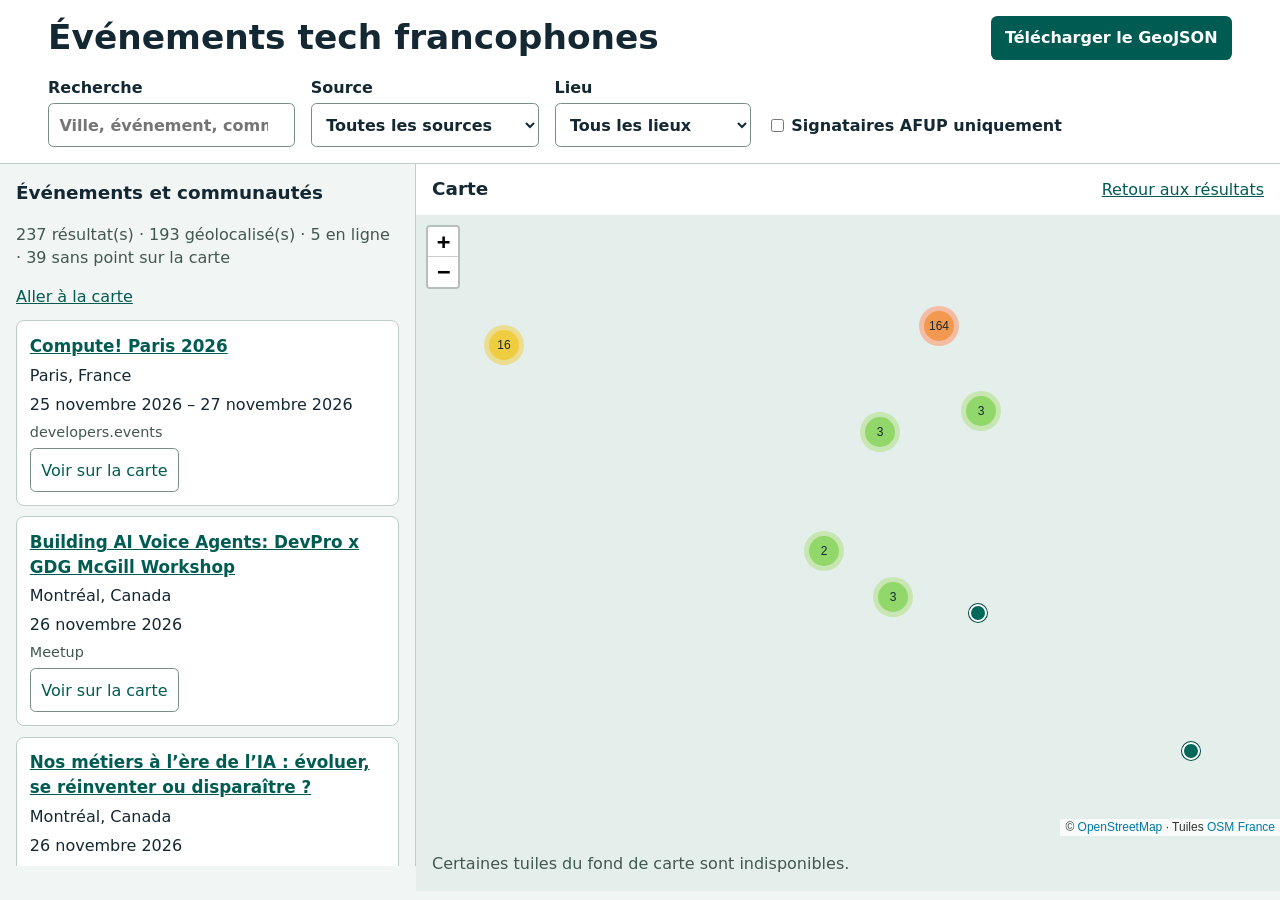
==== public/index.html @ fe811887 "Initialise la carte des événements tech francophones" ====
<!doctype html>
<html lang="fr">
<head>
  <meta charset="utf-8">
  <meta name="viewport" content="width=device-width, initial-scale=1">
  <meta name="referrer" content="no-referrer">
  <title>Carte des événements tech francophones</title>
  <link rel="stylesheet" href="./vendor/leaflet.css">
  <link rel="stylesheet" href="./vendor/MarkerCluster.css">
  <link rel="stylesheet" href="./vendor/MarkerCluster.Default.css">
  <link rel="stylesheet" href="./style.css">
  <script defer src="./vendor/leaflet.js"></script>
  <script defer src="./vendor/leaflet.markercluster.js"></script>
  <script defer src="./app.js"></script>
</head>
<body>
  <a class="skip" href="#results">Aller aux résultats</a>
  <header>
    <div class="masthead">
      <h1>Événements tech francophones</h1>
      <a class="download" href="./events.geojson" download>Télécharger le GeoJSON</a>
    </div>
    <div class="filters" role="search" aria-label="Filtres des événements">
      <label>Recherche <input id="query" type="search" placeholder="Ville, événement, communauté"></label>
      <label>Source
        <select id="source">
          <option value="">Toutes les sources</option>
          <option value="afup_lettre_ouverte">Lettre ouverte AFUP</option>
          <option value="developers.events">developers.events</option>
          <option value="dev.events">dev.events</option>
          <option value="luma">Luma</option>
          <option value="meetup">Meetup</option>
        </select>
      </label>
      <label>Lieu
        <select id="place">
          <option value="">Tous les lieux</option>
          <option value="physical">En présentiel</option>
          <option value="online">En ligne</option>
          <option value="unknown">Sans lieu précisé</option>
        </select>
      </label>
      <label class="check"><input id="afup" type="checkbox"> Signataires AFUP uniquement</label>
    </div>
  </header>
  <main>
    <section class="results" aria-labelledby="results">
      <h2 id="results" tabindex="-1">Événements et communautés</h2>
      <p id="status" role="status">Chargement des données…</p>
      <a id="map-link" href="#map-heading" hidden>Aller à la carte</a>
      <ul id="list"></ul>
      <noscript>Activez JavaScript pour afficher les résultats ou téléchargez le fichier GeoJSON.</noscript>
    </section>
    <section class="map-panel" aria-labelledby="map-heading">
      <div class="map-header">
        <h2 id="map-heading" tabindex="-1">Carte</h2>
        <a href="#results">Retour aux résultats</a>
      </div>
      <div id="map"></div>
      <p id="map-message" role="status"></p>
    </section>
  </main>
</body>
</html>
---- public/vendor/leaflet.css ----
/* required styles */

.leaflet-pane,
.leaflet-tile,
.leaflet-marker-icon,
.leaflet-marker-shadow,
.leaflet-tile-container,
.leaflet-pane > svg,
.leaflet-pane > canvas,
.leaflet-zoom-box,
.leaflet-image-layer,
.leaflet-layer {
	position: absolute;
	left: 0;
	top: 0;
	}
.leaflet-container {
	overflow: hidden;
	}
.leaflet-tile,
.leaflet-marker-icon,
.leaflet-marker-shadow {
	-webkit-user-select: none;
	   -moz-user-select: none;
	        user-select: none;
	  -webkit-user-drag: none;
	}
/* Prevents IE11 from highlighting tiles in blue */
.leaflet-tile::selection {
	background: transparent;
}
/* Safari renders non-retina tile on retina better with this, but Chrome is worse */
.leaflet-safari .leaflet-tile {
	image-rendering: -webkit-optimize-contrast;
	}
/* hack that prevents hw layers "stretching" when loading new tiles */
.leaflet-safari .leaflet-tile-container {
	width: 1600px;
	height: 1600px;
	-webkit-transform-origin: 0 0;
	}
.leaflet-marker-icon,
.leaflet-marker-shadow {
	display: block;
	}
/* .leaflet-container svg: reset svg max-width decleration shipped in Joomla! (joomla.org) 3.x */
/* .leaflet-container img: map is broken in FF if you have max-width: 100% on tiles */
.leaflet-container .leaflet-overlay-pane svg {
	max-width: none !important;
	max-height: none !important;
	}
.leaflet-container .leaflet-marker-pane img,
.leaflet-container .leaflet-shadow-pane img,
.leaflet-container .leaflet-tile-pane img,
.leaflet-container img.leaflet-image-layer,
.leaflet-container .leaflet-tile {
	max-width: none !important;
	max-height: none !important;
	width: auto;
	padding: 0;
	}

.leaflet-container img.leaflet-tile {
	/* See: https://bugs.chromium.org/p/chromium/issues/detail?id=600120 */
	mix-blend-mode: plus-lighter;
}

.leaflet-container.leaflet-touch-zoom {
	-ms-touch-action: pan-x pan-y;
	touch-action: pan-x pan-y;
	}
.leaflet-container.leaflet-touch-drag {
	-ms-touch-action: pinch-zoom;
	/* Fallback for FF which doesn't support pinch-zoom */
	touch-action: none;
	touch-action: pinch-zoom;
}
.leaflet-container.leaflet-touch-drag.leaflet-touch-zoom {
	-ms-touch-action: none;
	touch-action: none;
}
.leaflet-container {
	-webkit-tap-highlight-color: transparent;
}
.leaflet-container a {
	-webkit-tap-highlight-color: rgba(51, 181, 229, 0.4);
}
.leaflet-tile {
	filter: inherit;
	visibility: hidden;
	}
.leaflet-tile-loaded {
	visibility: inherit;
	}
.leaflet-zoom-box {
	width: 0;
	height: 0;
	-moz-box-sizing: border-box;
	     box-sizing: border-box;
	z-index: 800;
	}
/* workaround for https://bugzilla.mozilla.org/show_bug.cgi?id=888319 */
.leaflet-overlay-pane svg {
	-moz-user-select: none;
	}

.leaflet-pane         { z-index: 400; }

.leaflet-tile-pane    { z-index: 200; }
.leaflet-overlay-pane { z-index: 400; }
.leaflet-shadow-pane  { z-index: 500; }
.leaflet-marker-pane  { z-index: 600; }
.leaflet-tooltip-pane   { z-index: 650; }
.leaflet-popup-pane   { z-index: 700; }

.leaflet-map-pane canvas { z-index: 100; }
.leaflet-map-pane svg    { z-index: 200; }

.leaflet-vml-shape {
	width: 1px;
	height: 1px;
	}
.lvml {
	behavior: url(#default#VML);
	display: inline-block;
	position: absolute;
	}


/* control positioning */

.leaflet-control {
	position: relative;
	z-index: 800;
	pointer-events: visiblePainted; /* IE 9-10 doesn't have auto */
	pointer-events: auto;
	}
.leaflet-top,
.leaflet-bottom {
	position: absolute;
	z-index: 1000;
	pointer-events: none;
	}
.leaflet-top {
	top: 0;
	}
.leaflet-right {
	right: 0;
	}
.leaflet-bottom {
	bottom: 0;
	}
.leaflet-left {
	left: 0;
	}
.leaflet-control {
	float: left;
	clear: both;
	}
.leaflet-right .leaflet-control {
	float: right;
	}
.leaflet-top .leaflet-control {
	margin-top: 10px;
	}
.leaflet-bottom .leaflet-control {
	margin-bottom: 10px;
	}
.leaflet-left .leaflet-control {
	margin-left: 10px;
	}
.leaflet-right .leaflet-control {
	margin-right: 10px;
	}


/* zoom and fade animations */

.leaflet-fade-anim .leaflet-popup {
	opacity: 0;
	-webkit-transition: opacity 0.2s linear;
	   -moz-transition: opacity 0.2s linear;
	        transition: opacity 0.2s linear;
	}
.leaflet-fade-anim .leaflet-map-pane .leaflet-popup {
	opacity: 1;
	}
.leaflet-zoom-animated {
	-webkit-transform-origin: 0 0;
	    -ms-transform-origin: 0 0;
	        transform-origin: 0 0;
	}
svg.leaflet-zoom-animated {
	will-change: transform;
}

.leaflet-zoom-anim .leaflet-zoom-animated {
	-webkit-transition: -webkit-transform 0.25s cubic-bezier(0,0,0.25,1);
	   -moz-transition:    -moz-transform 0.25s cubic-bezier(0,0,0.25,1);
	        transition:         transform 0.25s cubic-bezier(0,0,0.25,1);
	}
.leaflet-zoom-anim .leaflet-tile,
.leaflet-pan-anim .leaflet-tile {
	-webkit-transition: none;
	   -moz-transition: none;
	        transition: none;
	}

.leaflet-zoom-anim .leaflet-zoom-hide {
	visibility: hidden;
	}


/* cursors */

.leaflet-interactive {
	cursor: pointer;
	}
.leaflet-grab {
	cursor: -webkit-grab;
	cursor:    -moz-grab;
	cursor:         grab;
	}
.leaflet-crosshair,
.leaflet-crosshair .leaflet-interactive {
	cursor: crosshair;
	}
.leaflet-popup-pane,
.leaflet-control {
	cursor: auto;
	}
.leaflet-dragging .leaflet-grab,
.leaflet-dragging .leaflet-grab .leaflet-interactive,
.leaflet-dragging .leaflet-marker-draggable {
	cursor: move;
	cursor: -webkit-grabbing;
	cursor:    -moz-grabbing;
	cursor:         grabbing;
	}

/* marker & overlays interactivity */
.leaflet-marker-icon,
.leaflet-marker-shadow,
.leaflet-image-layer,
.leaflet-pane > svg path,
.leaflet-tile-container {
	pointer-events: none;
	}

.leaflet-marker-icon.leaflet-interactive,
.leaflet-image-layer.leaflet-interactive,
.leaflet-pane > svg path.leaflet-interactive,
svg.leaflet-image-layer.leaflet-interactive path {
	pointer-events: visiblePainted; /* IE 9-10 doesn't have auto */
	pointer-events: auto;
	}

/* visual tweaks */

.leaflet-container {
	background: #ddd;
	outline-offset: 1px;
	}
.leaflet-container a {
	color: #0078A8;
	}
.leaflet-zoom-box {
	border: 2px dotted #38f;
	background: rgba(255,255,255,0.5);
	}


/* general typography */
.leaflet-container {
	font-family: "Helvetica Neue", Arial, Helvetica, sans-serif;
	font-size: 12px;
	font-size: 0.75rem;
	line-height: 1.5;
	}


/* general toolbar styles */

.leaflet-bar {
	box-shadow: 0 1px 5px rgba(0,0,0,0.65);
	border-radius: 4px;
	}
.leaflet-bar a {
	background-color: #fff;
	border-bottom: 1px solid #ccc;
	width: 26px;
	height: 26px;
	line-height: 26px;
	display: block;
	text-align: center;
	text-decoration: none;
	color: black;
	}
.leaflet-bar a,
.leaflet-control-layers-toggle {
	background-position: 50% 50%;
	background-repeat: no-repeat;
	display: block;
	}
.leaflet-bar a:hover,
.leaflet-bar a:focus {
	background-color: #f4f4f4;
	}
.leaflet-bar a:first-child {
	border-top-left-radius: 4px;
	border-top-right-radius: 4px;
	}
.leaflet-bar a:last-child {
	border-bottom-left-radius: 4px;
	border-bottom-right-radius: 4px;
	border-bottom: none;
	}
.leaflet-bar a.leaflet-disabled {
	cursor: default;
	background-color: #f4f4f4;
	color: #bbb;
	}

.leaflet-touch .leaflet-bar a {
	width: 30px;
	height: 30px;
	line-height: 30px;
	}
.leaflet-touch .leaflet-bar a:first-child {
	border-top-left-radius: 2px;
	border-top-right-radius: 2px;
	}
.leaflet-touch .leaflet-bar a:last-child {
	border-bottom-left-radius: 2px;
	border-bottom-right-radius: 2px;
	}

/* zoom control */

.leaflet-control-zoom-in,
.leaflet-control-zoom-out {
	font: bold 18px 'Lucida Console', Monaco, monospace;
	text-indent: 1px;
	}

.leaflet-touch .leaflet-control-zoom-in, .leaflet-touch .leaflet-control-zoom-out  {
	font-size: 22px;
	}


/* layers control */

.leaflet-control-layers {
	box-shadow: 0 1px 5px rgba(0,0,0,0.4);
	background: #fff;
	border-radius: 5px;
	}
.leaflet-control-layers-toggle {
	background-image: url(images/layers.png);
	width: 36px;
	height: 36px;
	}
.leaflet-retina .leaflet-control-layers-toggle {
	background-image: url(images/layers-2x.png);
	background-size: 26px 26px;
	}
.leaflet-touch .leaflet-control-layers-toggle {
	width: 44px;
	height: 44px;
	}
.leaflet-control-layers .leaflet-control-layers-list,
.leaflet-control-layers-expanded .leaflet-control-layers-toggle {
	display: none;
	}
.leaflet-control-layers-expanded .leaflet-control-layers-list {
	display: block;
	position: relative;
	}
.leaflet-control-layers-expanded {
	padding: 6px 10px 6px 6px;
	color: #333;
	background: #fff;
	}
.leaflet-control-layers-scrollbar {
	overflow-y: scroll;
	overflow-x: hidden;
	padding-right: 5px;
	}
.leaflet-control-layers-selector {
	margin-top: 2px;
	position: relative;
	top: 1px;
	}
.leaflet-control-layers label {
	display: block;
	font-size: 13px;
	font-size: 1.08333em;
	}
.leaflet-control-layers-separator {
	height: 0;
	border-top: 1px solid #ddd;
	margin: 5px -10px 5px -6px;
	}

/* Default icon URLs */
.leaflet-default-icon-path { /* used only in path-guessing heuristic, see L.Icon.Default */
	background-image: url(images/marker-icon.png);
	}


/* attribution and scale controls */

.leaflet-container .leaflet-control-attribution {
	background: #fff;
	background: rgba(255, 255, 255, 0.8);
	margin: 0;
	}
.leaflet-control-attribution,
.leaflet-control-scale-line {
	padding: 0 5px;
	color: #333;
	line-height: 1.4;
	}
.leaflet-control-attribution a {
	text-decoration: none;
	}
.leaflet-control-attribution a:hover,
.leaflet-control-attribution a:focus {
	text-decoration: underline;
	}
.leaflet-attribution-flag {
	display: inline !important;
	vertical-align: baseline !important;
	width: 1em;
	height: 0.6669em;
	}
.leaflet-left .leaflet-control-scale {
	margin-left: 5px;
	}
.leaflet-bottom .leaflet-control-scale {
	margin-bottom: 5px;
	}
.leaflet-control-scale-line {
	border: 2px solid #777;
	border-top: none;
	line-height: 1.1;
	padding: 2px 5px 1px;
	white-space: nowrap;
	-moz-box-sizing: border-box;
	     box-sizing: border-box;
	background: rgba(255, 255, 255, 0.8);
	text-shadow: 1px 1px #fff;
	}
.leaflet-control-scale-line:not(:first-child) {
	border-top: 2px solid #777;
	border-bottom: none;
	margin-top: -2px;
	}
.leaflet-control-scale-line:not(:first-child):not(:last-child) {
	border-bottom: 2px solid #777;
	}

.leaflet-touch .leaflet-control-attribution,
.leaflet-touch .leaflet-control-layers,
.leaflet-touch .leaflet-bar {
	box-shadow: none;
	}
.leaflet-touch .leaflet-control-layers,
.leaflet-touch .leaflet-bar {
	border: 2px solid rgba(0,0,0,0.2);
	background-clip: padding-box;
	}


/* popup */

.leaflet-popup {
	position: absolute;
	text-align: center;
	margin-bottom: 20px;
	}
.leaflet-popup-content-wrapper {
	padding: 1px;
	text-align: left;
	border-radius: 12px;
	}
.leaflet-popup-content {
	margin: 13px 24px 13px 20px;
	line-height: 1.3;
	font-size: 13px;
	font-size: 1.08333em;
	min-height: 1px;
	}
.leaflet-popup-content p {
	margin: 17px 0;
	margin: 1.3em 0;
	}
.leaflet-popup-tip-container {
	width: 40px;
	height: 20px;
	position: absolute;
	left: 50%;
	margin-top: -1px;
	margin-left: -20px;
	overflow: hidden;
	pointer-events: none;
	}
.leaflet-popup-tip {
	width: 17px;
	height: 17px;
	padding: 1px;

	margin: -10px auto 0;
	pointer-events: auto;

	-webkit-transform: rotate(45deg);
	   -moz-transform: rotate(45deg);
	    -ms-transform: rotate(45deg);
	        transform: rotate(45deg);
	}
.leaflet-popup-content-wrapper,
.leaflet-popup-tip {
	background: white;
	color: #333;
	box-shadow: 0 3px 14px rgba(0,0,0,0.4);
	}
.leaflet-container a.leaflet-popup-close-button {
	position: absolute;
	top: 0;
	right: 0;
	border: none;
	text-align: center;
	width: 24px;
	height: 24px;
	font: 16px/24px Tahoma, Verdana, sans-serif;
	color: #757575;
	text-decoration: none;
	background: transparent;
	}
.leaflet-container a.leaflet-popup-close-button:hover,
.leaflet-container a.leaflet-popup-close-button:focus {
	color: #585858;
	}
.leaflet-popup-scrolled {
	overflow: auto;
	}

.leaflet-oldie .leaflet-popup-content-wrapper {
	-ms-zoom: 1;
	}
.leaflet-oldie .leaflet-popup-tip {
	width: 24px;
	margin: 0 auto;

	-ms-filter: "progid:DXImageTransform.Microsoft.Matrix(M11=0.70710678, M12=0.70710678, M21=-0.70710678, M22=0.70710678)";
	filter: progid:DXImageTransform.Microsoft.Matrix(M11=0.70710678, M12=0.70710678, M21=-0.70710678, M22=0.70710678);
	}

.leaflet-oldie .leaflet-control-zoom,
.leaflet-oldie .leaflet-control-layers,
.leaflet-oldie .leaflet-popup-content-wrapper,
.leaflet-oldie .leaflet-popup-tip {
	border: 1px solid #999;
	}


/* div icon */

.leaflet-div-icon {
	background: #fff;
	border: 1px solid #666;
	}


/* Tooltip */
/* Base styles for the element that has a tooltip */
.leaflet-tooltip {
	position: absolute;
	padding: 6px;
	background-color: #fff;
	border: 1px solid #fff;
	border-radius: 3px;
	color: #222;
	white-space: nowrap;
	-webkit-user-select: none;
	-moz-user-select: none;
	-ms-user-select: none;
	user-select: none;
	pointer-events: none;
	box-shadow: 0 1px 3px rgba(0,0,0,0.4);
	}
.leaflet-tooltip.leaflet-interactive {
	cursor: pointer;
	pointer-events: auto;
	}
.leaflet-tooltip-top:before,
.leaflet-tooltip-bottom:before,
.leaflet-tooltip-left:before,
.leaflet-tooltip-right:before {
	position: absolute;
	pointer-events: none;
	border: 6px solid transparent;
	background: transparent;
	content: "";
	}

/* Directions */

.leaflet-tooltip-bottom {
	margin-top: 6px;
}
.leaflet-tooltip-top {
	margin-top: -6px;
}
.leaflet-tooltip-bottom:before,
.leaflet-tooltip-top:before {
	left: 50%;
	margin-left: -6px;
	}
.leaflet-tooltip-top:before {
	bottom: 0;
	margin-bottom: -12px;
	border-top-color: #fff;
	}
.leaflet-tooltip-bottom:before {
	top: 0;
	margin-top: -12px;
	margin-left: -6px;
	border-bottom-color: #fff;
	}
.leaflet-tooltip-left {
	margin-left: -6px;
}
.leaflet-tooltip-right {
	margin-left: 6px;
}
.leaflet-tooltip-left:before,
.leaflet-tooltip-right:before {
	top: 50%;
	margin-top: -6px;
	}
.leaflet-tooltip-left:before {
	right: 0;
	margin-right: -12px;
	border-left-color: #fff;
	}
.leaflet-tooltip-right:before {
	left: 0;
	margin-left: -12px;
	border-right-color: #fff;
	}

/* Printing */

@media print {
	/* Prevent printers from removing background-images of controls. */
	.leaflet-control {
		-webkit-print-color-adjust: exact;
		print-color-adjust: exact;
		}
	}
---- public/vendor/MarkerCluster.css ----
.leaflet-cluster-anim .leaflet-marker-icon, .leaflet-cluster-anim .leaflet-marker-shadow {
	-webkit-transition: -webkit-transform 0.3s ease-out, opacity 0.3s ease-in;
	-moz-transition: -moz-transform 0.3s ease-out, opacity 0.3s ease-in;
	-o-transition: -o-transform 0.3s ease-out, opacity 0.3s ease-in;
	transition: transform 0.3s ease-out, opacity 0.3s ease-in;
}

.leaflet-cluster-spider-leg {
	/* stroke-dashoffset (duration and function) should match with leaflet-marker-icon transform in order to track it exactly */
	-webkit-transition: -webkit-stroke-dashoffset 0.3s ease-out, -webkit-stroke-opacity 0.3s ease-in;
	-moz-transition: -moz-stroke-dashoffset 0.3s ease-out, -moz-stroke-opacity 0.3s ease-in;
	-o-transition: -o-stroke-dashoffset 0.3s ease-out, -o-stroke-opacity 0.3s ease-in;
	transition: stroke-dashoffset 0.3s ease-out, stroke-opacity 0.3s ease-in;
}
---- public/vendor/MarkerCluster.Default.css ----
.marker-cluster-small {
	background-color: rgba(181, 226, 140, 0.6);
	}
.marker-cluster-small div {
	background-color: rgba(110, 204, 57, 0.6);
	}

.marker-cluster-medium {
	background-color: rgba(241, 211, 87, 0.6);
	}
.marker-cluster-medium div {
	background-color: rgba(240, 194, 12, 0.6);
	}

.marker-cluster-large {
	background-color: rgba(253, 156, 115, 0.6);
	}
.marker-cluster-large div {
	background-color: rgba(241, 128, 23, 0.6);
	}

	/* IE 6-8 fallback colors */
.leaflet-oldie .marker-cluster-small {
	background-color: rgb(181, 226, 140);
	}
.leaflet-oldie .marker-cluster-small div {
	background-color: rgb(110, 204, 57);
	}

.leaflet-oldie .marker-cluster-medium {
	background-color: rgb(241, 211, 87);
	}
.leaflet-oldie .marker-cluster-medium div {
	background-color: rgb(240, 194, 12);
	}

.leaflet-oldie .marker-cluster-large {
	background-color: rgb(253, 156, 115);
	}
.leaflet-oldie .marker-cluster-large div {
	background-color: rgb(241, 128, 23);
}

.marker-cluster {
	background-clip: padding-box;
	border-radius: 20px;
	}
.marker-cluster div {
	width: 30px;
	height: 30px;
	margin-left: 5px;
	margin-top: 5px;

	text-align: center;
	border-radius: 15px;
	font: 12px "Helvetica Neue", Arial, Helvetica, sans-serif;
	}
.marker-cluster span {
	line-height: 30px;
	}
---- public/style.css ----
:root { color-scheme: light; font: 100%/1.45 system-ui, sans-serif; color: #142833; background: #f1f5f3; }
* { box-sizing: border-box; }
body { margin: 0; }
a { color: #005b52; }
a:focus-visible, input:focus-visible, select:focus-visible, button:focus-visible { outline: 3px solid #ac4a07; outline-offset: 3px; }
.skip { position: absolute; top: .5rem; left: .5rem; z-index: 2000; background: white; padding: .65rem; transform: translateY(-160%); }
.skip:focus { transform: none; }
header { background: #fff; border-bottom: 1px solid #bdcec8; padding: 1rem clamp(1rem, 4vw, 3rem); }
.masthead, .filters, .map-header { display: flex; align-items: center; flex-wrap: wrap; gap: .65rem 1rem; }
.masthead, .map-header { justify-content: space-between; }
h1 { font-size: clamp(1.45rem, 3vw, 2.15rem); margin: 0; line-height: 1.2; }
h2 { font-size: 1.15rem; margin: 0; }
h3 { font-size: 1.05rem; margin: 0; overflow-wrap: anywhere; }
.download { background: #005b52; color: white; padding: .65rem .9rem; border-radius: .4rem; text-decoration: none; font-weight: 650; }
.filters { margin-top: 1rem; align-items: end; }
.filters label { display: grid; gap: .25rem; font-weight: 600; }
.filters .check { display: flex; align-items: center; min-height: 44px; }
input, select, button { font: inherit; }
input[type="search"], select, button { min-height: 44px; border: 1px solid #758e86; border-radius: .35rem; padding: .35rem .65rem; background: white; color: #142833; max-width: 100%; }
button { cursor: pointer; color: #005b52; }
main { display: grid; grid-template-columns: minmax(18rem, 26rem) minmax(0, 1fr); min-height: 66vh; }
.results { padding: 1rem; border-right: 1px solid #bdcec8; max-height: 78vh; overflow: auto; }
#status, #map-message { color: #425750; }
#list { list-style: none; margin: .75rem 0 0; padding: 0; display: grid; gap: .65rem; }
.card { background: white; border: 1px solid #bdcec8; border-radius: .5rem; padding: .8rem; }
.card p { margin: .35rem 0; }
.sources { font-size: .9rem; color: #425750; overflow-wrap: anywhere; }
.map-panel { background: #e4eeea; min-width: 0; }
.map-header { padding: .75rem 1rem; background: #fff; }
#map { height: clamp(24rem, 69vh, 65rem); background: #e4eeea; }
#map-message:not(:empty) { padding: 0 1rem; }
.event-pin { border-radius: 50%; background: #00675b; border: 2px solid white; box-shadow: 0 0 0 1px #00483f; }
.event-pin.afup { background: #a13352; box-shadow: 0 0 0 1px #79213a; }
@media (max-width: 48rem) {
  main { display: block; }
  .results { max-height: none; border-right: 0; }
  #map { height: 55vh; min-height: 18rem; }
}
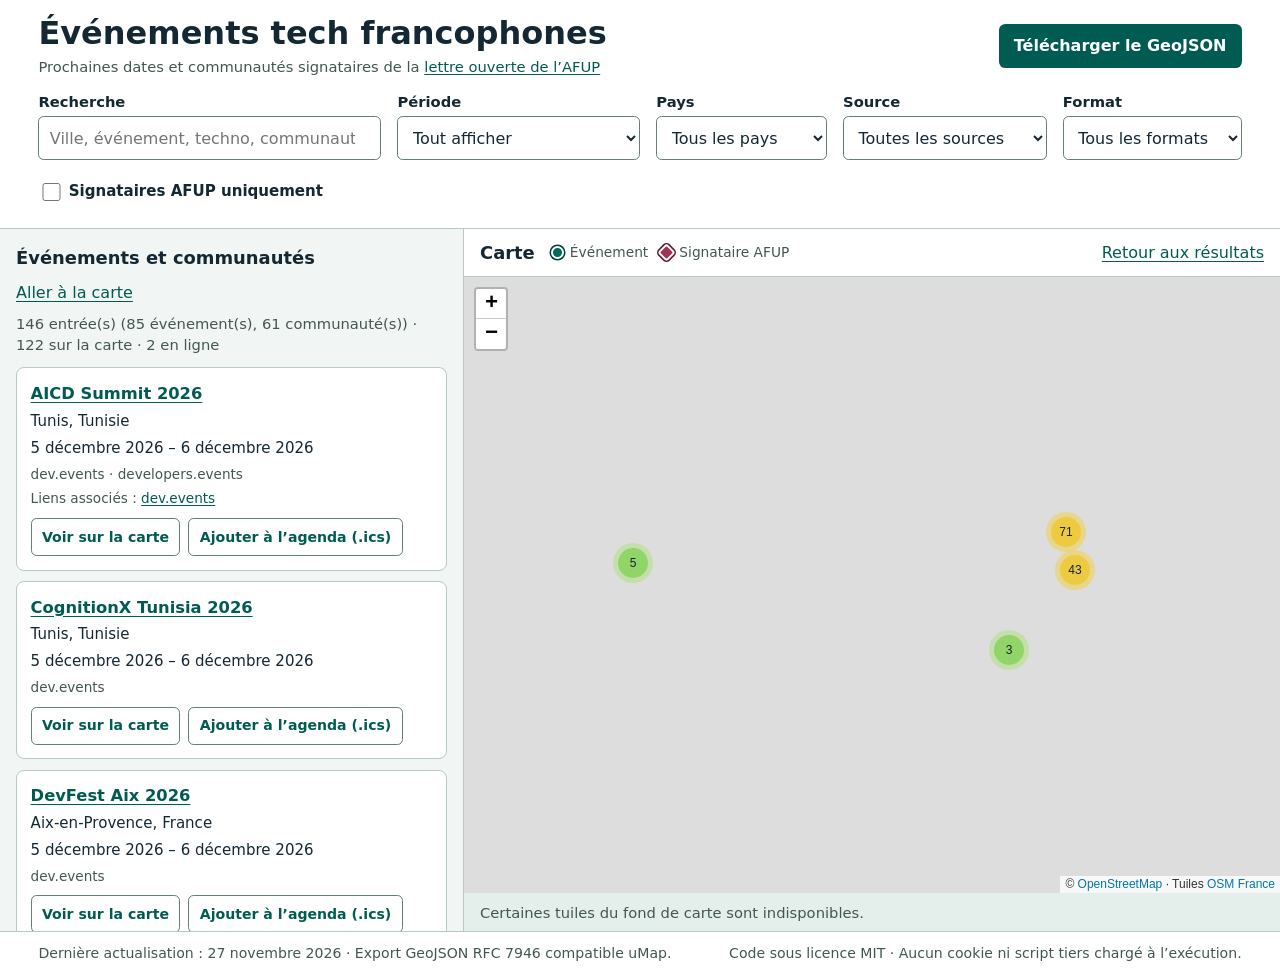
==== commit 557cbde0: "Améliore la collecte, la déduplication, l'interface web et les tests" ====
--- a/public/index.html
+++ b/public/index.html
@@ -2,8 +2,11 @@
 <html lang="fr">
 <head>
   <meta charset="utf-8">
-  <meta name="viewport" content="width=device-width, initial-scale=1">
+  <meta name="viewport" content="width=device-width, initial-scale=1.0">
+  <meta name="color-scheme" content="light dark">
   <meta name="referrer" content="no-referrer">
+  <meta http-equiv="Content-Security-Policy" content="default-src 'self'; script-src 'self'; style-src 'self' 'unsafe-inline'; img-src 'self' data: https://*.tile.openstreetmap.fr; connect-src 'self'; object-src 'none'; base-uri 'self'; form-action 'self'">
+  <meta name="description" content="Carte interactive et agenda filtrable des prochains événements tech francophones et des communautés signataires de la lettre ouverte de l’AFUP.">
   <title>Carte des événements tech francophones</title>
   <link rel="stylesheet" href="./vendor/leaflet.css">
   <link rel="stylesheet" href="./vendor/MarkerCluster.css">
@@ -17,48 +20,90 @@
   <a class="skip" href="#results">Aller aux résultats</a>
   <header>
     <div class="masthead">
-      <h1>Événements tech francophones</h1>
+      <div>
+        <h1>Événements tech francophones</h1>
+        <p class="subtitle">Prochaines dates et communautés signataires de la <a href="https://lettreouverte.afup.org/" rel="noreferrer">lettre ouverte de l’AFUP</a></p>
+      </div>
       <a class="download" href="./events.geojson" download>Télécharger le GeoJSON</a>
     </div>
-    <div class="filters" role="search" aria-label="Filtres des événements">
-      <label>Recherche <input id="query" type="search" placeholder="Ville, événement, communauté"></label>
-      <label>Source
-        <select id="source">
-          <option value="">Toutes les sources</option>
-          <option value="afup_lettre_ouverte">Lettre ouverte AFUP</option>
-          <option value="developers.events">developers.events</option>
-          <option value="dev.events">dev.events</option>
-          <option value="luma">Luma</option>
-          <option value="meetup">Meetup</option>
-        </select>
-      </label>
-      <label>Lieu
-        <select id="place">
-          <option value="">Tous les lieux</option>
-          <option value="physical">En présentiel</option>
-          <option value="online">En ligne</option>
-          <option value="unknown">Sans lieu précisé</option>
-        </select>
-      </label>
-      <label class="check"><input id="afup" type="checkbox"> Signataires AFUP uniquement</label>
-    </div>
+    <search aria-label="Filtres des événements">
+      <form id="filter-form" class="filters" action="./" method="get">
+        <div class="field field-search">
+          <label for="query">Recherche</label>
+          <input id="query" name="q" type="search" placeholder="Ville, événement, techno, communauté" autocorrect="off" autocapitalize="none" spellcheck="false" enterkeyhint="search">
+        </div>
+        <div class="field">
+          <label for="period">Période</label>
+          <select id="period" name="period">
+            <option value="">Tout afficher</option>
+            <option value="upcoming">Événements à venir</option>
+            <option value="month">30 prochains jours</option>
+            <option value="communities">Communautés sans date</option>
+          </select>
+        </div>
+        <div class="field">
+          <label for="country">Pays</label>
+          <select id="country" name="country">
+            <option value="">Tous les pays</option>
+          </select>
+        </div>
+        <div class="field">
+          <label for="source">Source</label>
+          <select id="source" name="source">
+            <option value="">Toutes les sources</option>
+            <option value="afup_lettre_ouverte">Lettre ouverte AFUP</option>
+            <option value="developers.events">developers.events</option>
+            <option value="dev.events">dev.events</option>
+            <option value="luma">Luma</option>
+            <option value="meetup">Meetup</option>
+          </select>
+        </div>
+        <div class="field">
+          <label for="place">Format</label>
+          <select id="place" name="place">
+            <option value="">Tous les formats</option>
+            <option value="physical">En présentiel</option>
+            <option value="online">En ligne</option>
+            <option value="unknown">Sans lieu précisé</option>
+          </select>
+        </div>
+        <label for="afup" class="check">
+          <input id="afup" name="afup" type="checkbox" value="1">
+          <span>Signataires AFUP uniquement</span>
+        </label>
+        <button id="reset" type="reset" class="secondary-btn" hidden>Réinitialiser</button>
+      </form>
+    </search>
   </header>
   <main>
-    <section class="results" aria-labelledby="results">
-      <h2 id="results" tabindex="-1">Événements et communautés</h2>
-      <p id="status" role="status">Chargement des données…</p>
-      <a id="map-link" href="#map-heading" hidden>Aller à la carte</a>
-      <ul id="list"></ul>
-      <noscript>Activez JavaScript pour afficher les résultats ou téléchargez le fichier GeoJSON.</noscript>
-    </section>
-    <section class="map-panel" aria-labelledby="map-heading">
+    <div class="results">
+      <div class="results-header">
+        <h2 id="results" tabindex="-1">Événements et communautés</h2>
+        <a id="map-link" href="#map-heading" hidden>Aller à la carte</a>
+      </div>
+      <p id="summary" class="summary">Chargement des données…</p>
+      <p id="status" class="visually-hidden" role="status" aria-live="polite" aria-atomic="true"></p>
+      <ul id="list" role="list"></ul>
+      <noscript>Activez JavaScript pour afficher les résultats filtrables ou téléchargez directement le fichier GeoJSON.</noscript>
+    </div>
+    <div class="map-panel">
       <div class="map-header">
-        <h2 id="map-heading" tabindex="-1">Carte</h2>
+        <div class="map-title-group">
+          <h2 id="map-heading" tabindex="-1">Carte</h2>
+          <div class="legend" aria-label="Légende des marqueurs">
+            <span class="legend-item"><span class="legend-swatch standard" aria-hidden="true"></span> Événement</span>
+            <span class="legend-item"><span class="legend-swatch afup" aria-hidden="true"></span> Signataire AFUP</span>
+          </div>
+        </div>
         <a href="#results">Retour aux résultats</a>
       </div>
       <div id="map"></div>
       <p id="map-message" role="status"></p>
-    </section>
+    </div>
   </main>
+  <footer>
+    <p id="updated-at">Données ouvertes RFC 7946 compatibles uMap.</p>
+    <p>Code sous licence MIT · Aucun cookie ni script tiers chargé à l’exécution.</p>
+  </footer>
 </body>
 </html>
--- a/public/style.css
+++ b/public/style.css
@@ -1,38 +1,584 @@
-:root { color-scheme: light; font: 100%/1.45 system-ui, sans-serif; color: #142833; background: #f1f5f3; }
-* { box-sizing: border-box; }
-body { margin: 0; }
-a { color: #005b52; }
-a:focus-visible, input:focus-visible, select:focus-visible, button:focus-visible { outline: 3px solid #ac4a07; outline-offset: 3px; }
-.skip { position: absolute; top: .5rem; left: .5rem; z-index: 2000; background: white; padding: .65rem; transform: translateY(-160%); }
-.skip:focus { transform: none; }
-header { background: #fff; border-bottom: 1px solid #bdcec8; padding: 1rem clamp(1rem, 4vw, 3rem); }
-.masthead, .filters, .map-header { display: flex; align-items: center; flex-wrap: wrap; gap: .65rem 1rem; }
-.masthead, .map-header { justify-content: space-between; }
-h1 { font-size: clamp(1.45rem, 3vw, 2.15rem); margin: 0; line-height: 1.2; }
-h2 { font-size: 1.15rem; margin: 0; }
-h3 { font-size: 1.05rem; margin: 0; overflow-wrap: anywhere; }
-.download { background: #005b52; color: white; padding: .65rem .9rem; border-radius: .4rem; text-decoration: none; font-weight: 650; }
-.filters { margin-top: 1rem; align-items: end; }
-.filters label { display: grid; gap: .25rem; font-weight: 600; }
-.filters .check { display: flex; align-items: center; min-height: 44px; }
-input, select, button { font: inherit; }
-input[type="search"], select, button { min-height: 44px; border: 1px solid #758e86; border-radius: .35rem; padding: .35rem .65rem; background: white; color: #142833; max-width: 100%; }
-button { cursor: pointer; color: #005b52; }
-main { display: grid; grid-template-columns: minmax(18rem, 26rem) minmax(0, 1fr); min-height: 66vh; }
-.results { padding: 1rem; border-right: 1px solid #bdcec8; max-height: 78vh; overflow: auto; }
-#status, #map-message { color: #425750; }
-#list { list-style: none; margin: .75rem 0 0; padding: 0; display: grid; gap: .65rem; }
-.card { background: white; border: 1px solid #bdcec8; border-radius: .5rem; padding: .8rem; }
-.card p { margin: .35rem 0; }
-.sources { font-size: .9rem; color: #425750; overflow-wrap: anywhere; }
-.map-panel { background: #e4eeea; min-width: 0; }
-.map-header { padding: .75rem 1rem; background: #fff; }
-#map { height: clamp(24rem, 69vh, 65rem); background: #e4eeea; }
-#map-message:not(:empty) { padding: 0 1rem; }
-.event-pin { border-radius: 50%; background: #00675b; border: 2px solid white; box-shadow: 0 0 0 1px #00483f; }
-.event-pin.afup { background: #a13352; box-shadow: 0 0 0 1px #79213a; }
-@media (max-width: 48rem) {
-  main { display: block; }
-  .results { max-height: none; border-right: 0; }
-  #map { height: 55vh; min-height: 18rem; }
+@layer base, layout, components, map;
+
+@layer base {
+  :root {
+    --bg-light: #f1f5f3;
+    --bg-dark: #0f1917;
+    --surface-light: #ffffff;
+    --surface-dark: #172421;
+    --surface-muted-light: #e4eeea;
+    --surface-muted-dark: #1d2d29;
+    --text-light: #142833;
+    --text-dark: #e7f0ed;
+    --text-muted-light: #425750;
+    --text-muted-dark: #a6bdb5;
+    --border-light: #b6c9c2;
+    --border-dark: #314943;
+    --input-border-light: #647d75;
+    --input-border-dark: #6f8d84;
+    --brand-light: #005b52;
+    --brand-dark: #4fd1c1;
+    --brand-solid-light: #005b52;
+    --brand-solid-dark: #1b7f73;
+    --afup-light: #9e2a4b;
+    --afup-dark: #f286a4;
+    --afup-bg-light: #fceef2;
+    --afup-bg-dark: #3b1824;
+    --badge-bg-light: #e3f1ee;
+    --badge-bg-dark: #1f3833;
+    --focus-light: #ac4a07;
+    --focus-dark: #ffb067;
+    --scroll-thumb-light: #637a73;
+    --scroll-thumb-dark: #78948b;
+
+    --bg: var(--bg-light);
+    --surface: var(--surface-light);
+    --surface-muted: var(--surface-muted-light);
+    --text: var(--text-light);
+    --text-muted: var(--text-muted-light);
+    --border: var(--border-light);
+    --input-border: var(--input-border-light);
+    --brand: var(--brand-light);
+    --brand-solid: var(--brand-solid-light);
+    --afup: var(--afup-light);
+    --afup-bg: var(--afup-bg-light);
+    --badge-bg: var(--badge-bg-light);
+    --focus: var(--focus-light);
+    --scroll-thumb: var(--scroll-thumb-light);
+
+    @media (prefers-color-scheme: dark) {
+      --bg: var(--bg-dark);
+      --surface: var(--surface-dark);
+      --surface-muted: var(--surface-muted-dark);
+      --text: var(--text-dark);
+      --text-muted: var(--text-muted-dark);
+      --border: var(--border-dark);
+      --input-border: var(--input-border-dark);
+      --brand: var(--brand-dark);
+      --brand-solid: var(--brand-solid-dark);
+      --afup: var(--afup-dark);
+      --afup-bg: var(--afup-bg-dark);
+      --badge-bg: var(--badge-bg-dark);
+      --focus: var(--focus-dark);
+      --scroll-thumb: var(--scroll-thumb-dark);
+    }
+
+    @supports (color: light-dark(white, black)) {
+      --bg: light-dark(var(--bg-light), var(--bg-dark));
+      --surface: light-dark(var(--surface-light), var(--surface-dark));
+      --surface-muted: light-dark(var(--surface-muted-light), var(--surface-muted-dark));
+      --text: light-dark(var(--text-light), var(--text-dark));
+      --text-muted: light-dark(var(--text-muted-light), var(--text-muted-dark));
+      --border: light-dark(var(--border-light), var(--border-dark));
+      --input-border: light-dark(var(--input-border-light), var(--input-border-dark));
+      --brand: light-dark(var(--brand-light), var(--brand-dark));
+      --brand-solid: light-dark(var(--brand-solid-light), var(--brand-solid-dark));
+      --afup: light-dark(var(--afup-light), var(--afup-dark));
+      --afup-bg: light-dark(var(--afup-bg-light), var(--afup-bg-dark));
+      --badge-bg: light-dark(var(--badge-bg-light), var(--badge-bg-dark));
+      --focus: light-dark(var(--focus-light), var(--focus-dark));
+      --scroll-thumb: light-dark(var(--scroll-thumb-light), var(--scroll-thumb-dark));
+    }
+
+    color-scheme: light dark;
+    accent-color: var(--brand);
+    scrollbar-color: var(--scroll-thumb) var(--surface-muted);
+    font: 100%/1.45 system-ui, -apple-system, sans-serif;
+    color: var(--text);
+    background: var(--bg);
+  }
+
+  :where(header, main, footer, search, form, div, ul, li, input, select, button, a, span) {
+    box-sizing: border-box;
+  }
+
+  body {
+    margin: 0;
+    min-block-size: 100dvh;
+    display: flex;
+    flex-direction: column;
+  }
+
+  a {
+    color: var(--brand);
+    text-underline-offset: 0.16em;
+  }
+
+  :where(a:any-link, input, select, button):focus-visible {
+    outline: 3px solid var(--focus);
+    outline-offset: 3px;
+  }
+
+  h1 {
+    font-size: clamp(1.35rem, 2.6vw, 2rem);
+    margin: 0;
+    line-height: 1.2;
+  }
+
+  h2 {
+    font-size: 1.12rem;
+    margin: 0;
+  }
+
+  h3 {
+    font-size: 1.02rem;
+    margin: 0;
+    overflow-wrap: anywhere;
+  }
+
+  .visually-hidden:where(:not(:focus-within, :active)) {
+    position: absolute !important;
+    clip-path: inset(50%) !important;
+    overflow: hidden !important;
+    inline-size: 1px !important;
+    block-size: 1px !important;
+    margin: -1px !important;
+    padding: 0 !important;
+    border: 0 !important;
+    white-space: nowrap !important;
+  }
 }
+
+@layer layout {
+  header {
+    background: var(--surface);
+    border-block-end: 1px solid var(--border);
+    padding-block: 0.9rem;
+    padding-inline: clamp(1rem, 3vw, 2.5rem);
+  }
+
+  .masthead,
+  .filters,
+  .results-header,
+  .map-header,
+  .map-title-group,
+  footer {
+    display: flex;
+    align-items: center;
+    flex-wrap: wrap;
+    gap: 0.6rem 1rem;
+  }
+
+  .masthead,
+  .results-header,
+  .map-header,
+  footer {
+    justify-content: space-between;
+  }
+
+  .subtitle {
+    margin: 0.2rem 0 0;
+    font-size: 0.92rem;
+    color: var(--text-muted);
+  }
+
+  main {
+    flex: 1;
+    display: grid;
+    grid-template-columns: minmax(20rem, 29rem) minmax(0, 1fr);
+    min-block-size: 68dvh;
+  }
+
+  .results {
+    padding: 1rem;
+    border-inline-end: 1px solid var(--border);
+    max-block-size: 78dvh;
+    overflow: auto;
+  }
+
+  .map-panel {
+    background: var(--surface-muted);
+    min-inline-size: 0;
+    display: flex;
+    flex-direction: column;
+  }
+
+  .map-header {
+    padding-block: 0.65rem;
+    padding-inline: 1rem;
+    background: var(--surface);
+    border-block-end: 1px solid var(--border);
+  }
+
+  footer {
+    background: var(--surface);
+    border-block-start: 1px solid var(--border);
+    padding-block: 0.7rem;
+    padding-inline: clamp(1rem, 3vw, 2.5rem);
+    font-size: 0.88rem;
+    color: var(--text-muted);
+  }
+
+  footer p {
+    margin: 0;
+  }
+
+  @media (max-width: 54rem) {
+    main {
+      display: block;
+    }
+
+    .results {
+      max-block-size: none;
+      border-inline-end: 0;
+      border-block-end: 1px solid var(--border);
+    }
+  }
+
+  @supports not (scrollbar-color: auto) {
+    .results::-webkit-scrollbar {
+      width: 10px;
+      height: 10px;
+    }
+
+    .results::-webkit-scrollbar-thumb {
+      background: var(--scroll-thumb);
+    }
+
+    .results::-webkit-scrollbar-track {
+      background: var(--surface-muted);
+    }
+  }
+}
+
+@layer components {
+  .skip {
+    position: fixed;
+    inset-block-start: 0.5rem;
+    inset-inline-start: 0.5rem;
+    z-index: 2000;
+    background: var(--surface);
+    color: var(--text);
+    border: 2px solid var(--brand);
+    border-radius: 0.4rem;
+    padding: 0.65rem 0.85rem;
+    transform: translateY(-180%);
+  }
+
+  .skip:focus {
+    transform: none;
+  }
+
+  .download {
+    background: var(--brand-solid);
+    color: #ffffff;
+    padding-block: 0.6rem;
+    padding-inline: 0.95rem;
+    min-block-size: 44px;
+    display: inline-flex;
+    align-items: center;
+    border-radius: 0.4rem;
+    text-decoration: none;
+    font-weight: 650;
+  }
+
+  .filters {
+    margin-block-start: 0.85rem;
+    align-items: flex-end;
+  }
+
+  .field {
+    display: flex;
+    flex-direction: column;
+    gap: 0.25rem;
+  }
+
+  .field-search {
+    flex: 1 1 15rem;
+  }
+
+  .field label {
+    font-weight: 600;
+    font-size: 0.92rem;
+  }
+
+  .check {
+    display: inline-flex;
+    align-items: center;
+    gap: 0.5rem;
+    min-block-size: 44px;
+    padding-inline: 0.25rem;
+    font-weight: 600;
+    font-size: 0.94rem;
+    cursor: pointer;
+  }
+
+  .check input[type="checkbox"] {
+    inline-size: 1.15rem;
+    block-size: 1.15rem;
+    margin: 0;
+  }
+
+  @supports not (accent-color: auto) {
+    .check {
+      position: relative;
+      padding-inline-start: 1.8rem;
+    }
+
+    .check input[type="checkbox"] {
+      position: absolute !important;
+      clip-path: inset(50%) !important;
+      overflow: hidden !important;
+      inline-size: 1px !important;
+      block-size: 1px !important;
+      margin: -1px !important;
+      padding: 0 !important;
+      border: 0 !important;
+      white-space: nowrap !important;
+    }
+
+    .check input[type="checkbox"] + span::before {
+      content: "";
+      position: absolute;
+      inset-inline-start: 0.2rem;
+      inset-block-start: 50%;
+      transform: translateY(-50%);
+      inline-size: 1.15rem;
+      block-size: 1.15rem;
+      border: 2px solid var(--input-border);
+      border-radius: 0.25rem;
+      background: var(--surface);
+    }
+
+    .check input[type="checkbox"]:focus-visible + span::before {
+      outline: 3px solid var(--focus);
+      outline-offset: 2px;
+    }
+
+    .check input[type="checkbox"]:checked + span::before {
+      background: var(--brand-solid);
+      border-color: var(--brand-solid);
+    }
+
+    .check input[type="checkbox"]:checked + span::after {
+      content: "✓";
+      position: absolute;
+      inset-inline-start: 0.42rem;
+      inset-block-start: 50%;
+      transform: translateY(-50%);
+      color: #ffffff;
+      font-size: 0.85rem;
+      font-weight: 700;
+    }
+  }
+
+  input,
+  select,
+  button {
+    font: inherit;
+    font-size: max(1rem, 1em);
+  }
+
+  input[type="search"],
+  select,
+  button {
+    min-block-size: 44px;
+    border: 1px solid var(--input-border);
+    border-radius: 0.35rem;
+    padding-block: 0.35rem;
+    padding-inline: 0.65rem;
+    background: var(--surface);
+    color: var(--text);
+    max-inline-size: 100%;
+  }
+
+  button {
+    cursor: pointer;
+    color: var(--brand);
+    font-weight: 600;
+  }
+
+  button:hover:not(:disabled),
+  .ics-link:hover {
+    background: var(--badge-bg);
+  }
+
+  .secondary-btn {
+    border-style: dashed;
+  }
+
+  @media (pointer: coarse) {
+    input[type="search"],
+    select,
+    button,
+    .card-actions button,
+    .check,
+    .download {
+      min-block-size: 48px;
+    }
+  }
+
+  .summary,
+  #map-message {
+    color: var(--text-muted);
+    font-size: 0.92rem;
+    margin-block: 0.55rem 0;
+  }
+
+  #list {
+    list-style: none;
+    margin-block: 0.75rem 0;
+    padding: 0;
+    display: grid;
+    gap: 0.65rem;
+  }
+
+  .card {
+    background: var(--surface);
+    border: 1px solid var(--border);
+    border-radius: 0.5rem;
+    padding: 0.85rem;
+    transition: border-color 0.15s ease;
+  }
+
+  .card.is-active {
+    border-color: var(--brand);
+    box-shadow: 0 0 0 1px var(--brand);
+  }
+
+  .card-top {
+    display: flex;
+    align-items: flex-start;
+    justify-content: space-between;
+    gap: 0.5rem;
+  }
+
+  .badges {
+    display: flex;
+    flex-wrap: wrap;
+    gap: 0.35rem;
+    margin-block-start: 0.4rem;
+  }
+
+  .badge {
+    display: inline-flex;
+    align-items: center;
+    padding-block: 0.12rem;
+    padding-inline: 0.48rem;
+    border-radius: 999px;
+    font-size: 0.78rem;
+    font-weight: 650;
+    background: var(--badge-bg);
+    color: var(--brand);
+    border: 1px solid var(--border);
+  }
+
+  .badge.afup {
+    background: var(--afup-bg);
+    color: var(--afup);
+    border-color: currentColor;
+  }
+
+  .card p {
+    margin-block: 0.32rem;
+  }
+
+  .meta-line {
+    font-size: 0.94rem;
+  }
+
+  .sources,
+  .extra-links {
+    font-size: 0.85rem;
+    color: var(--text-muted);
+    overflow-wrap: anywhere;
+  }
+
+  .card-actions {
+    display: flex;
+    flex-wrap: wrap;
+    gap: 0.5rem;
+    margin-block-start: 0.55rem;
+  }
+
+  .card-actions button,
+  .ics-link {
+    min-block-size: 38px;
+    font-size: 0.88rem;
+    padding-block: 0.25rem;
+    padding-inline: 0.65rem;
+    border: 1px solid var(--input-border);
+    border-radius: 0.35rem;
+    background: var(--surface);
+    color: var(--brand);
+    text-decoration: none;
+    display: inline-flex;
+    align-items: center;
+    font-weight: 600;
+  }
+}
+
+@layer map {
+  #map {
+    flex: 1;
+    block-size: clamp(24rem, 70dvh, 65rem);
+    background: var(--surface-muted);
+  }
+
+  #map-message:not(:empty) {
+    padding-inline: 1rem;
+    padding-block-end: 0.5rem;
+  }
+
+  .legend {
+    display: inline-flex;
+    flex-wrap: wrap;
+    gap: 0.75rem;
+    font-size: 0.86rem;
+    color: var(--text-muted);
+  }
+
+  .legend-item {
+    display: inline-flex;
+    align-items: center;
+    gap: 0.38rem;
+  }
+
+  .legend-swatch {
+    display: inline-block;
+    inline-size: 13px;
+    block-size: 13px;
+    border: 2px solid #ffffff;
+  }
+
+  .legend-swatch.standard,
+  .event-pin {
+    border-radius: 50%;
+    background: #00675b;
+    border: 2px solid #ffffff;
+    box-shadow: 0 0 0 1.5px #003d36;
+  }
+
+  .legend-swatch.afup,
+  .event-pin.afup {
+    border-radius: 3px;
+    transform: rotate(45deg);
+    background: #a13352;
+    border: 2px solid #ffffff;
+    box-shadow: 0 0 0 1.5px #65182e;
+  }
+
+  .leaflet-popup-content-wrapper,
+  .leaflet-popup-tip {
+    background: var(--surface);
+    color: var(--text);
+  }
+
+  .leaflet-popup-content a {
+    color: var(--brand);
+    font-weight: 650;
+  }
+
+  @media (prefers-color-scheme: dark) {
+    .leaflet-tile-pane {
+      filter: brightness(0.86) contrast(1.06);
+    }
+  }
+
+  @media (max-width: 54rem) {
+    #map {
+      block-size: 55dvh;
+      min-block-size: 19rem;
+    }
+  }
+}
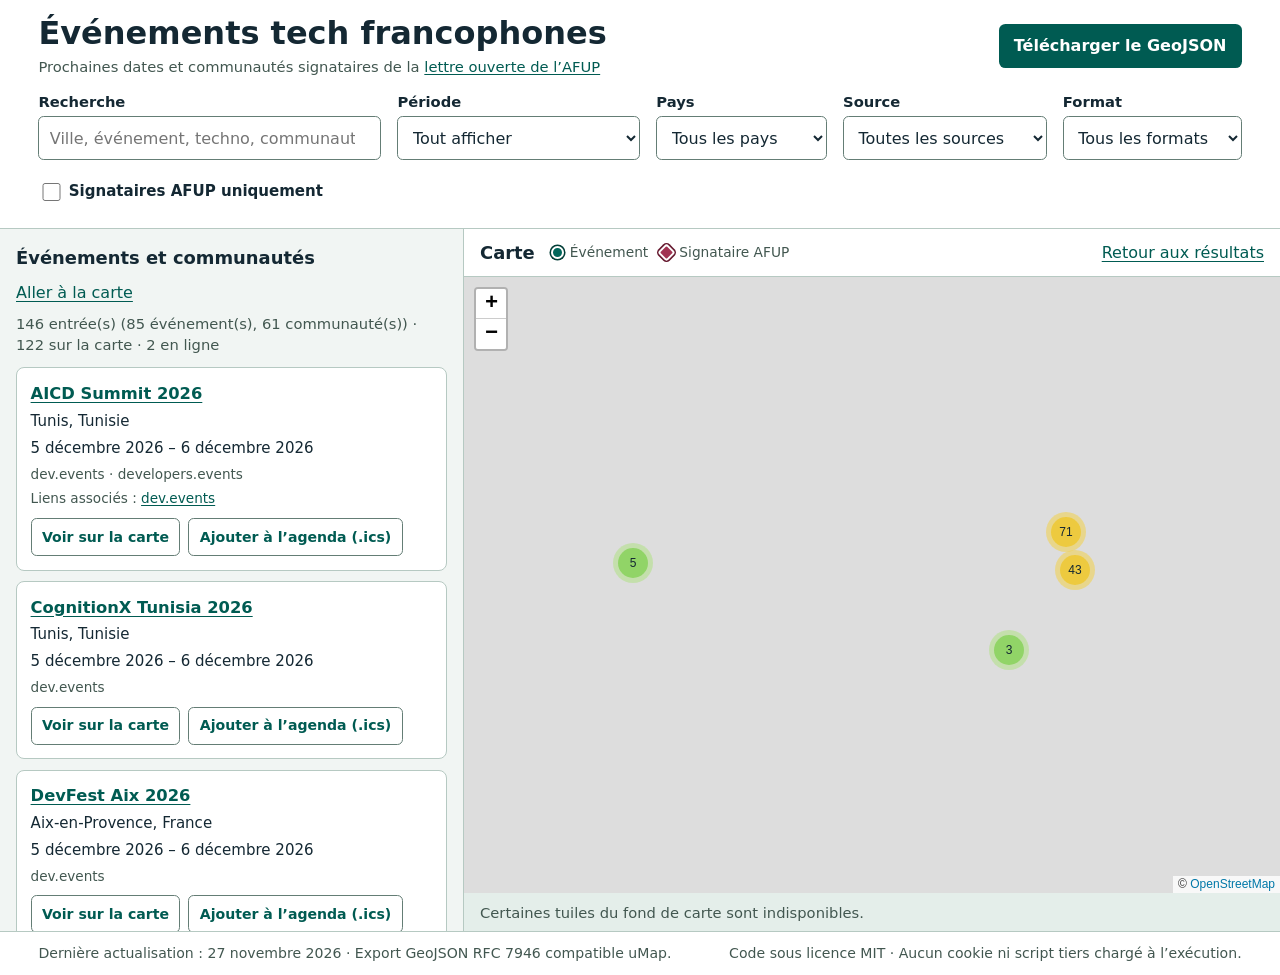
==== commit c31dfcf1: "Bascule les tuiles de carte sur tile.openstreetmap.org (OSM France indisponible)" ====
--- a/public/index.html
+++ b/public/index.html
@@ -4,8 +4,8 @@
   <meta charset="utf-8">
   <meta name="viewport" content="width=device-width, initial-scale=1.0">
   <meta name="color-scheme" content="light dark">
-  <meta name="referrer" content="no-referrer">
-  <meta http-equiv="Content-Security-Policy" content="default-src 'self'; script-src 'self'; style-src 'self' 'unsafe-inline'; img-src 'self' data: https://*.tile.openstreetmap.fr; connect-src 'self'; object-src 'none'; base-uri 'self'; form-action 'self'">
+  <meta name="referrer" content="strict-origin-when-cross-origin">
+  <meta http-equiv="Content-Security-Policy" content="default-src 'self'; script-src 'self'; style-src 'self' 'unsafe-inline'; img-src 'self' data: https://tile.openstreetmap.org https://*.tile.openstreetmap.fr; connect-src 'self'; object-src 'none'; base-uri 'self'; form-action 'self'">
   <meta name="description" content="Carte interactive et agenda filtrable des prochains événements tech francophones et des communautés signataires de la lettre ouverte de l’AFUP.">
   <title>Carte des événements tech francophones</title>
   <link rel="stylesheet" href="./vendor/leaflet.css">
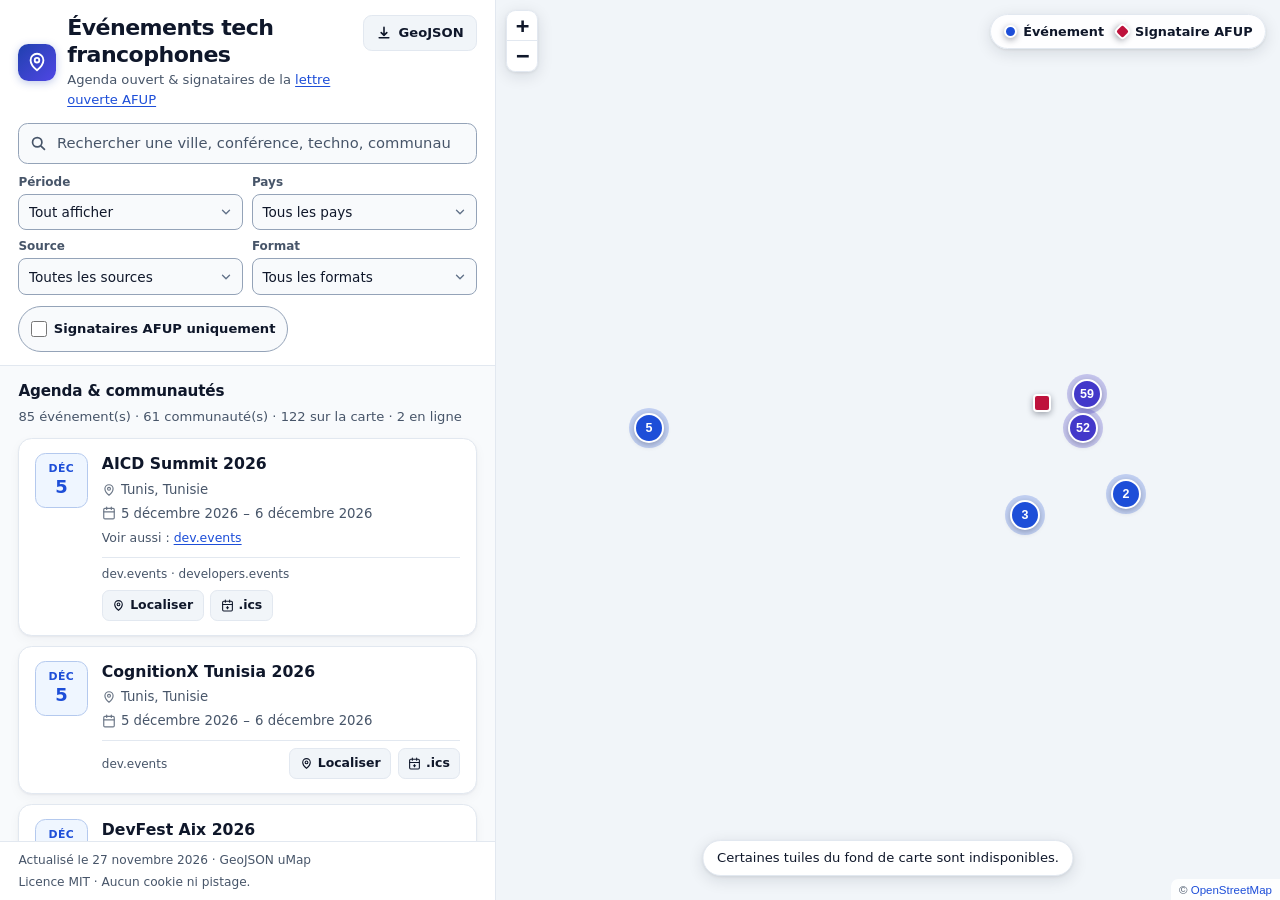
==== commit db6af51f: "Refond le design en interface plein écran moderne (cartes calendrier, clusters et mode sombre)" ====
--- a/public/index.html
+++ b/public/index.html
@@ -18,92 +18,125 @@
 </head>
 <body>
   <a class="skip" href="#results">Aller aux résultats</a>
-  <header>
-    <div class="masthead">
-      <div>
-        <h1>Événements tech francophones</h1>
-        <p class="subtitle">Prochaines dates et communautés signataires de la <a href="https://lettreouverte.afup.org/" rel="noreferrer">lettre ouverte de l’AFUP</a></p>
-      </div>
-      <a class="download" href="./events.geojson" download>Télécharger le GeoJSON</a>
+
+  <div class="app-shell">
+    <div class="sidebar">
+      <header class="brand-header">
+        <div class="brand-row">
+          <div class="brand-identity">
+            <span class="brand-mark" aria-hidden="true">
+              <svg viewBox="0 0 24 24" width="22" height="22" fill="none" stroke="currentColor" stroke-width="2" stroke-linecap="round" stroke-linejoin="round">
+                <path d="M12 21s-7-5.686-7-11a7 7 0 1 1 14 0c0 5.314-7 11-7 11Z"/>
+                <circle cx="12" cy="10" r="2.5"/>
+              </svg>
+            </span>
+            <div>
+              <h1>Événements tech francophones</h1>
+              <p class="subtitle">Agenda ouvert &amp; signataires de la <a href="https://lettreouverte.afup.org/" rel="noreferrer">lettre ouverte AFUP</a></p>
+            </div>
+          </div>
+          <a class="download" href="./events.geojson" download aria-label="Télécharger le fichier GeoJSON">
+            <svg aria-hidden="true" viewBox="0 0 20 20" width="16" height="16" fill="none" stroke="currentColor" stroke-width="2" stroke-linecap="round" stroke-linejoin="round">
+              <path d="M10 3v10m0 0-3.5-3.5M10 13l3.5-3.5M4 16h12"/>
+            </svg>
+            <span>GeoJSON</span>
+          </a>
+        </div>
+
+        <search aria-label="Filtres des événements">
+          <form id="filter-form" class="filters" action="./" method="get">
+            <div class="search-box">
+              <label for="query" class="visually-hidden">Rechercher un événement, une ville ou une communauté</label>
+              <svg class="search-icon" aria-hidden="true" viewBox="0 0 20 20" width="17" height="17" fill="none" stroke="currentColor" stroke-width="2" stroke-linecap="round" stroke-linejoin="round">
+                <circle cx="8.5" cy="8.5" r="5.5"/>
+                <path d="m13 13 4 4"/>
+              </svg>
+              <input id="query" name="q" type="search" placeholder="Rechercher une ville, conférence, techno, communauté…" autocorrect="off" autocapitalize="none" spellcheck="false" enterkeyhint="search">
+            </div>
+
+            <div class="filter-grid">
+              <div class="field">
+                <label for="period">Période</label>
+                <select id="period" name="period">
+                  <option value="">Tout afficher</option>
+                  <option value="upcoming">Événements à venir</option>
+                  <option value="month">30 prochains jours</option>
+                  <option value="communities">Communautés sans date</option>
+                </select>
+              </div>
+              <div class="field">
+                <label for="country">Pays</label>
+                <select id="country" name="country">
+                  <option value="">Tous les pays</option>
+                </select>
+              </div>
+              <div class="field">
+                <label for="source">Source</label>
+                <select id="source" name="source">
+                  <option value="">Toutes les sources</option>
+                  <option value="afup_lettre_ouverte">Lettre ouverte AFUP</option>
+                  <option value="developers.events">developers.events</option>
+                  <option value="dev.events">dev.events</option>
+                  <option value="luma">Luma</option>
+                  <option value="meetup">Meetup</option>
+                </select>
+              </div>
+              <div class="field">
+                <label for="place">Format</label>
+                <select id="place" name="place">
+                  <option value="">Tous les formats</option>
+                  <option value="physical">En présentiel</option>
+                  <option value="online">En ligne</option>
+                  <option value="unknown">Sans lieu précisé</option>
+                </select>
+              </div>
+            </div>
+
+            <div class="filter-pills">
+              <label for="afup" class="check">
+                <input id="afup" name="afup" type="checkbox" value="1">
+                <span>Signataires AFUP uniquement</span>
+              </label>
+              <button id="reset" type="reset" class="reset-btn" hidden>Réinitialiser</button>
+            </div>
+          </form>
+        </search>
+      </header>
+
+      <main class="results-pane">
+        <div class="results-toolbar">
+          <div class="results-heading-row">
+            <h2 id="results" tabindex="-1">Agenda &amp; communautés</h2>
+            <a id="map-link" class="jump-link" href="#map-heading" hidden>Voir la carte →</a>
+          </div>
+          <p id="summary" class="summary">Chargement des données…</p>
+          <p id="status" class="visually-hidden" role="status" aria-live="polite" aria-atomic="true"></p>
+        </div>
+
+        <ul id="list" role="list"></ul>
+        <noscript>
+          <p class="noscript-msg">Activez JavaScript pour explorer la carte interactive ou téléchargez directement le fichier GeoJSON.</p>
+        </noscript>
+      </main>
+
+      <footer class="sidebar-footer">
+        <p id="updated-at">Données ouvertes RFC 7946 compatibles uMap.</p>
+        <p>Licence MIT · Aucun cookie ni pistage.</p>
+      </footer>
     </div>
-    <search aria-label="Filtres des événements">
-      <form id="filter-form" class="filters" action="./" method="get">
-        <div class="field field-search">
-          <label for="query">Recherche</label>
-          <input id="query" name="q" type="search" placeholder="Ville, événement, techno, communauté" autocorrect="off" autocapitalize="none" spellcheck="false" enterkeyhint="search">
+
+    <aside class="map-stage" aria-labelledby="map-heading">
+      <div class="map-overlay">
+        <h2 id="map-heading" class="visually-hidden" tabindex="-1">Carte interactive</h2>
+        <div class="legend" aria-label="Légende des marqueurs">
+          <span class="legend-item"><span class="legend-swatch standard" aria-hidden="true"></span> Événement</span>
+          <span class="legend-item"><span class="legend-swatch afup" aria-hidden="true"></span> Signataire AFUP</span>
         </div>
-        <div class="field">
-          <label for="period">Période</label>
-          <select id="period" name="period">
-            <option value="">Tout afficher</option>
-            <option value="upcoming">Événements à venir</option>
-            <option value="month">30 prochains jours</option>
-            <option value="communities">Communautés sans date</option>
-          </select>
-        </div>
-        <div class="field">
-          <label for="country">Pays</label>
-          <select id="country" name="country">
-            <option value="">Tous les pays</option>
-          </select>
-        </div>
-        <div class="field">
-          <label for="source">Source</label>
-          <select id="source" name="source">
-            <option value="">Toutes les sources</option>
-            <option value="afup_lettre_ouverte">Lettre ouverte AFUP</option>
-            <option value="developers.events">developers.events</option>
-            <option value="dev.events">dev.events</option>
-            <option value="luma">Luma</option>
-            <option value="meetup">Meetup</option>
-          </select>
-        </div>
-        <div class="field">
-          <label for="place">Format</label>
-          <select id="place" name="place">
-            <option value="">Tous les formats</option>
-            <option value="physical">En présentiel</option>
-            <option value="online">En ligne</option>
-            <option value="unknown">Sans lieu précisé</option>
-          </select>
-        </div>
-        <label for="afup" class="check">
-          <input id="afup" name="afup" type="checkbox" value="1">
-          <span>Signataires AFUP uniquement</span>
-        </label>
-        <button id="reset" type="reset" class="secondary-btn" hidden>Réinitialiser</button>
-      </form>
-    </search>
-  </header>
-  <main>
-    <div class="results">
-      <div class="results-header">
-        <h2 id="results" tabindex="-1">Événements et communautés</h2>
-        <a id="map-link" href="#map-heading" hidden>Aller à la carte</a>
-      </div>
-      <p id="summary" class="summary">Chargement des données…</p>
-      <p id="status" class="visually-hidden" role="status" aria-live="polite" aria-atomic="true"></p>
-      <ul id="list" role="list"></ul>
-      <noscript>Activez JavaScript pour afficher les résultats filtrables ou téléchargez directement le fichier GeoJSON.</noscript>
-    </div>
-    <div class="map-panel">
-      <div class="map-header">
-        <div class="map-title-group">
-          <h2 id="map-heading" tabindex="-1">Carte</h2>
-          <div class="legend" aria-label="Légende des marqueurs">
-            <span class="legend-item"><span class="legend-swatch standard" aria-hidden="true"></span> Événement</span>
-            <span class="legend-item"><span class="legend-swatch afup" aria-hidden="true"></span> Signataire AFUP</span>
-          </div>
-        </div>
-        <a href="#results">Retour aux résultats</a>
+        <a class="back-to-list" href="#results">← Liste</a>
       </div>
       <div id="map"></div>
-      <p id="map-message" role="status"></p>
-    </div>
-  </main>
-  <footer>
-    <p id="updated-at">Données ouvertes RFC 7946 compatibles uMap.</p>
-    <p>Code sous licence MIT · Aucun cookie ni script tiers chargé à l’exécution.</p>
-  </footer>
+      <p id="map-message" class="map-toast" role="status"></p>
+    </aside>
+  </div>
 </body>
 </html>
--- a/public/style.css
+++ b/public/style.css
@@ -1,38 +1,49 @@
-@layer base, layout, components, map;
+@layer base, layout, components;
 
 @layer base {
   :root {
-    --bg-light: #f1f5f3;
-    --bg-dark: #0f1917;
+    --bg-light: #f8fafc;
+    --bg-dark: #0b1120;
     --surface-light: #ffffff;
-    --surface-dark: #172421;
-    --surface-muted-light: #e4eeea;
-    --surface-muted-dark: #1d2d29;
-    --text-light: #142833;
-    --text-dark: #e7f0ed;
-    --text-muted-light: #425750;
-    --text-muted-dark: #a6bdb5;
-    --border-light: #b6c9c2;
-    --border-dark: #314943;
-    --input-border-light: #647d75;
-    --input-border-dark: #6f8d84;
-    --brand-light: #005b52;
-    --brand-dark: #4fd1c1;
-    --brand-solid-light: #005b52;
-    --brand-solid-dark: #1b7f73;
-    --afup-light: #9e2a4b;
-    --afup-dark: #f286a4;
-    --afup-bg-light: #fceef2;
-    --afup-bg-dark: #3b1824;
-    --badge-bg-light: #e3f1ee;
-    --badge-bg-dark: #1f3833;
-    --focus-light: #ac4a07;
-    --focus-dark: #ffb067;
-    --scroll-thumb-light: #637a73;
-    --scroll-thumb-dark: #78948b;
+    --surface-dark: #111827;
+    --card-light: #ffffff;
+    --card-dark: #162033;
+    --surface-muted-light: #f1f5f9;
+    --surface-muted-dark: #1e293b;
+    --text-light: #0f172a;
+    --text-dark: #f1f5f9;
+    --text-muted-light: #475569;
+    --text-muted-dark: #94a3b8;
+    --border-light: #e2e8f0;
+    --border-dark: #283548;
+    --input-border-light: #94a3b8;
+    --input-border-dark: #475569;
+    --brand-light: #1d4ed8;
+    --brand-dark: #60a5fa;
+    --brand-solid-light: #1e40af;
+    --brand-solid-dark: #2563eb;
+    --brand-soft-light: #eff6ff;
+    --brand-soft-dark: #172554;
+    --afup-light: #be123c;
+    --afup-dark: #fb7185;
+    --afup-soft-light: #fff1f2;
+    --afup-soft-dark: #3b1222;
+    --online-light: #047857;
+    --online-dark: #34d399;
+    --online-soft-light: #ecfdf5;
+    --online-soft-dark: #064e3b;
+    --focus-light: #c2410c;
+    --focus-dark: #fb923c;
+    --scroll-thumb-light: #94a3b8;
+    --scroll-thumb-dark: #475569;
+    --shadow-card: 0 1px 2px rgb(15 23 42 / 0.05), 0 4px 12px rgb(15 23 42 / 0.04);
+    --shadow-hover: 0 4px 12px rgb(15 23 42 / 0.08), 0 10px 24px rgb(15 23 42 / 0.06);
+    --shadow-float: 0 4px 16px rgb(15 23 42 / 0.12), 0 1px 3px rgb(15 23 42 / 0.08);
+    --in-oklab: ;
 
     --bg: var(--bg-light);
     --surface: var(--surface-light);
+    --card-bg: var(--card-light);
     --surface-muted: var(--surface-muted-light);
     --text: var(--text-light);
     --text-muted: var(--text-muted-light);
@@ -40,15 +51,18 @@
     --input-border: var(--input-border-light);
     --brand: var(--brand-light);
     --brand-solid: var(--brand-solid-light);
+    --brand-soft: var(--brand-soft-light);
     --afup: var(--afup-light);
-    --afup-bg: var(--afup-bg-light);
-    --badge-bg: var(--badge-bg-light);
+    --afup-soft: var(--afup-soft-light);
+    --online: var(--online-light);
+    --online-soft: var(--online-soft-light);
     --focus: var(--focus-light);
     --scroll-thumb: var(--scroll-thumb-light);
 
     @media (prefers-color-scheme: dark) {
       --bg: var(--bg-dark);
       --surface: var(--surface-dark);
+      --card-bg: var(--card-dark);
       --surface-muted: var(--surface-muted-dark);
       --text: var(--text-dark);
       --text-muted: var(--text-muted-dark);
@@ -56,16 +70,22 @@
       --input-border: var(--input-border-dark);
       --brand: var(--brand-dark);
       --brand-solid: var(--brand-solid-dark);
+      --brand-soft: var(--brand-soft-dark);
       --afup: var(--afup-dark);
-      --afup-bg: var(--afup-bg-dark);
-      --badge-bg: var(--badge-bg-dark);
+      --afup-soft: var(--afup-soft-dark);
+      --online: var(--online-dark);
+      --online-soft: var(--online-soft-dark);
       --focus: var(--focus-dark);
       --scroll-thumb: var(--scroll-thumb-dark);
+      --shadow-card: 0 1px 3px rgb(0 0 0 / 0.3), 0 6px 16px rgb(0 0 0 / 0.22);
+      --shadow-hover: 0 6px 18px rgb(0 0 0 / 0.4), 0 12px 28px rgb(0 0 0 / 0.3);
+      --shadow-float: 0 8px 24px rgb(0 0 0 / 0.45), 0 2px 6px rgb(0 0 0 / 0.3);
     }
 
     @supports (color: light-dark(white, black)) {
       --bg: light-dark(var(--bg-light), var(--bg-dark));
       --surface: light-dark(var(--surface-light), var(--surface-dark));
+      --card-bg: light-dark(var(--card-light), var(--card-dark));
       --surface-muted: light-dark(var(--surface-muted-light), var(--surface-muted-dark));
       --text: light-dark(var(--text-light), var(--text-dark));
       --text-muted: light-dark(var(--text-muted-light), var(--text-muted-dark));
@@ -73,55 +93,73 @@
       --input-border: light-dark(var(--input-border-light), var(--input-border-dark));
       --brand: light-dark(var(--brand-light), var(--brand-dark));
       --brand-solid: light-dark(var(--brand-solid-light), var(--brand-solid-dark));
+      --brand-soft: light-dark(var(--brand-soft-light), var(--brand-soft-dark));
       --afup: light-dark(var(--afup-light), var(--afup-dark));
-      --afup-bg: light-dark(var(--afup-bg-light), var(--afup-bg-dark));
-      --badge-bg: light-dark(var(--badge-bg-light), var(--badge-bg-dark));
+      --afup-soft: light-dark(var(--afup-soft-light), var(--afup-soft-dark));
+      --online: light-dark(var(--online-light), var(--online-dark));
+      --online-soft: light-dark(var(--online-soft-light), var(--online-soft-dark));
       --focus: light-dark(var(--focus-light), var(--focus-dark));
       --scroll-thumb: light-dark(var(--scroll-thumb-light), var(--scroll-thumb-dark));
     }
 
     color-scheme: light dark;
     accent-color: var(--brand);
-    scrollbar-color: var(--scroll-thumb) var(--surface-muted);
-    font: 100%/1.45 system-ui, -apple-system, sans-serif;
+    scrollbar-color: var(--scroll-thumb) transparent;
+    font-family: Inter, ui-sans-serif, system-ui, -apple-system, BlinkMacSystemFont, "Segoe UI", Roboto, sans-serif;
+    font-size: 100%;
+    line-height: 1.5;
     color: var(--text);
     background: var(--bg);
-  }
-
-  :where(header, main, footer, search, form, div, ul, li, input, select, button, a, span) {
+    -webkit-font-smoothing: antialiased;
+  }
+
+  @supports (background: linear-gradient(in oklab, white, black)) {
+    :root {
+      --in-oklab: in oklab;
+    }
+  }
+
+  :where(header, main, aside, footer, search, form, div, ul, li, input, select, button, a, span, p, h1, h2, h3, time, svg) {
     box-sizing: border-box;
   }
 
   body {
     margin: 0;
     min-block-size: 100dvh;
-    display: flex;
-    flex-direction: column;
+    text-align: start;
   }
 
   a {
     color: var(--brand);
-    text-underline-offset: 0.16em;
+    text-underline-offset: 0.18em;
+    text-decoration-thickness: 1px;
   }
 
   :where(a:any-link, input, select, button):focus-visible {
-    outline: 3px solid var(--focus);
-    outline-offset: 3px;
+    outline: 2.5px solid var(--focus);
+    outline-offset: 2px;
   }
 
   h1 {
-    font-size: clamp(1.35rem, 2.6vw, 2rem);
+    font-size: clamp(1.12rem, 0.95rem + 0.6vw, 1.38rem);
+    font-weight: 750;
+    letter-spacing: -0.025em;
+    line-height: 1.2;
     margin: 0;
-    line-height: 1.2;
+    text-wrap: balance;
   }
 
   h2 {
-    font-size: 1.12rem;
+    font-size: 0.95rem;
+    font-weight: 700;
+    letter-spacing: -0.01em;
     margin: 0;
   }
 
   h3 {
-    font-size: 1.02rem;
+    font-size: 0.98rem;
+    font-weight: 650;
+    line-height: 1.35;
     margin: 0;
     overflow-wrap: anywhere;
   }
@@ -140,103 +178,137 @@
 }
 
 @layer layout {
-  header {
+  .app-shell {
+    display: grid;
+    grid-template-columns: minmax(23rem, 31rem) minmax(0, 1fr);
+    block-size: 100dvh;
+    overflow: hidden;
+  }
+
+  .sidebar {
+    display: flex;
+    flex-direction: column;
+    block-size: 100dvh;
+    background: var(--bg);
+    border-inline-end: 1px solid var(--border);
+    min-inline-size: 0;
+    z-index: 10;
+  }
+
+  .brand-header {
     background: var(--surface);
     border-block-end: 1px solid var(--border);
-    padding-block: 0.9rem;
-    padding-inline: clamp(1rem, 3vw, 2.5rem);
-  }
-
-  .masthead,
-  .filters,
-  .results-header,
-  .map-header,
-  .map-title-group,
-  footer {
+    padding-block: 0.95rem 0.85rem;
+    padding-inline: 1.15rem;
+  }
+
+  .brand-row {
+    display: flex;
+    align-items: flex-start;
+    justify-content: space-between;
+    gap: 0.75rem;
+  }
+
+  .brand-identity {
     display: flex;
     align-items: center;
-    flex-wrap: wrap;
-    gap: 0.6rem 1rem;
-  }
-
-  .masthead,
-  .results-header,
-  .map-header,
-  footer {
+    gap: 0.7rem;
+    min-inline-size: 0;
+  }
+
+  .brand-mark {
+    flex-shrink: 0;
+    display: grid;
+    place-items: center;
+    inline-size: 2.35rem;
+    block-size: 2.35rem;
+    border-radius: 0.65rem;
+    background: linear-gradient(135deg var(--in-oklab), var(--brand-solid), #4f46e5);
+    color: #ffffff;
+    box-shadow: 0 2px 8px rgb(30 64 175 / 0.28);
+  }
+
+  .subtitle {
+    margin: 0.12rem 0 0;
+    font-size: 0.82rem;
+    color: var(--text-muted);
+    text-wrap: pretty;
+  }
+
+  .results-pane {
+    flex: 1;
+    overflow-y: auto;
+    padding-block: 0.85rem 1.15rem;
+    padding-inline: 1.15rem;
+  }
+
+  .results-toolbar {
+    margin-block-end: 0.75rem;
+  }
+
+  .results-heading-row {
+    display: flex;
+    align-items: center;
     justify-content: space-between;
-  }
-
-  .subtitle {
-    margin: 0.2rem 0 0;
-    font-size: 0.92rem;
-    color: var(--text-muted);
-  }
-
-  main {
-    flex: 1;
-    display: grid;
-    grid-template-columns: minmax(20rem, 29rem) minmax(0, 1fr);
-    min-block-size: 68dvh;
-  }
-
-  .results {
-    padding: 1rem;
-    border-inline-end: 1px solid var(--border);
-    max-block-size: 78dvh;
-    overflow: auto;
-  }
-
-  .map-panel {
-    background: var(--surface-muted);
-    min-inline-size: 0;
-    display: flex;
-    flex-direction: column;
-  }
-
-  .map-header {
-    padding-block: 0.65rem;
-    padding-inline: 1rem;
-    background: var(--surface);
-    border-block-end: 1px solid var(--border);
-  }
-
-  footer {
+    gap: 0.5rem;
+  }
+
+  .sidebar-footer {
     background: var(--surface);
     border-block-start: 1px solid var(--border);
-    padding-block: 0.7rem;
-    padding-inline: clamp(1rem, 3vw, 2.5rem);
-    font-size: 0.88rem;
-    color: var(--text-muted);
-  }
-
-  footer p {
+    padding-block: 0.55rem;
+    padding-inline: 1.15rem;
+    display: flex;
+    flex-wrap: wrap;
+    justify-content: space-between;
+    gap: 0.25rem 0.75rem;
+    font-size: 0.76rem;
+    color: var(--text-muted);
+  }
+
+  .sidebar-footer p {
     margin: 0;
   }
 
-  @media (max-width: 54rem) {
-    main {
+  .map-stage {
+    position: relative;
+    min-inline-size: 0;
+    block-size: 100dvh;
+    background: var(--surface-muted);
+  }
+
+  @media (max-width: 58rem) {
+    .app-shell {
       display: block;
-    }
-
-    .results {
-      max-block-size: none;
+      block-size: auto;
+      overflow: visible;
+    }
+
+    .sidebar {
+      block-size: auto;
       border-inline-end: 0;
       border-block-end: 1px solid var(--border);
     }
+
+    .results-pane {
+      overflow-y: visible;
+    }
+
+    .map-stage {
+      block-size: 62dvh;
+      min-block-size: 22rem;
+    }
   }
 
   @supports not (scrollbar-color: auto) {
-    .results::-webkit-scrollbar {
-      width: 10px;
-      height: 10px;
-    }
-
-    .results::-webkit-scrollbar-thumb {
+    .results-pane::-webkit-scrollbar {
+      width: 8px;
+      height: 8px;
+    }
+
+    .results-pane::-webkit-scrollbar-thumb {
       background: var(--scroll-thumb);
-    }
-
-    .results::-webkit-scrollbar-track {
-      background: var(--surface-muted);
+      border-radius: 999px;
     }
   }
 }
@@ -244,15 +316,17 @@
 @layer components {
   .skip {
     position: fixed;
-    inset-block-start: 0.5rem;
-    inset-inline-start: 0.5rem;
-    z-index: 2000;
+    inset-block-start: 0.65rem;
+    inset-inline-start: 0.65rem;
+    z-index: 3000;
     background: var(--surface);
     color: var(--text);
     border: 2px solid var(--brand);
-    border-radius: 0.4rem;
-    padding: 0.65rem 0.85rem;
-    transform: translateY(-180%);
+    border-radius: 0.5rem;
+    padding: 0.55rem 0.9rem;
+    font-weight: 600;
+    box-shadow: var(--shadow-float);
+    transform: translateY(-200%);
   }
 
   .skip:focus {
@@ -260,59 +334,168 @@
   }
 
   .download {
-    background: var(--brand-solid);
-    color: #ffffff;
-    padding-block: 0.6rem;
-    padding-inline: 0.95rem;
-    min-block-size: 44px;
+    flex-shrink: 0;
     display: inline-flex;
     align-items: center;
-    border-radius: 0.4rem;
+    gap: 0.38rem;
+    min-block-size: 2.25rem;
+    padding-block: 0.35rem;
+    padding-inline: 0.75rem;
+    border-radius: 0.55rem;
+    background: var(--surface-muted);
+    color: var(--text);
+    border: 1px solid var(--border);
     text-decoration: none;
+    font-size: 0.82rem;
     font-weight: 650;
+    transition: background-color 0.15s ease, border-color 0.15s ease;
+  }
+
+  .download:hover {
+    background: var(--brand-soft);
+    border-color: var(--brand);
+    color: var(--brand);
   }
 
   .filters {
     margin-block-start: 0.85rem;
-    align-items: flex-end;
+    display: flex;
+    flex-direction: column;
+    gap: 0.55rem;
+  }
+
+  .search-box {
+    position: relative;
+    display: flex;
+    align-items: center;
+  }
+
+  .search-icon {
+    position: absolute;
+    inset-inline-start: 0.75rem;
+    color: var(--text-muted);
+    pointer-events: none;
+  }
+
+  .search-box input[type="search"] {
+    inline-size: 100%;
+    min-block-size: 2.55rem;
+    padding-block: 0.4rem;
+    padding-inline: 2.35rem 0.75rem;
+    border: 1px solid var(--input-border);
+    border-radius: 0.6rem;
+    background: var(--bg);
+    color: var(--text);
+    font: inherit;
+    font-size: max(0.92rem, 0.92em);
+    transition: border-color 0.15s ease, background-color 0.15s ease;
+  }
+
+  .search-box input[type="search"]:focus {
+    background: var(--surface);
+    border-color: var(--brand);
+  }
+
+  .search-box input[type="search"]::placeholder {
+    color: var(--text-muted);
+  }
+
+  .filter-grid {
+    display: grid;
+    grid-template-columns: repeat(2, minmax(0, 1fr));
+    gap: 0.45rem 0.55rem;
+  }
+
+  @media (max-width: 26rem) {
+    .filter-grid {
+      grid-template-columns: 1fr;
+    }
   }
 
   .field {
     display: flex;
     flex-direction: column;
-    gap: 0.25rem;
-  }
-
-  .field-search {
-    flex: 1 1 15rem;
+    gap: 0.18rem;
+    min-inline-size: 0;
   }
 
   .field label {
-    font-weight: 600;
-    font-size: 0.92rem;
+    font-size: 0.75rem;
+    font-weight: 650;
+    color: var(--text-muted);
+  }
+
+  select {
+    appearance: none;
+    inline-size: 100%;
+    min-block-size: 2.3rem;
+    padding-block: 0.3rem;
+    padding-inline: 0.6rem 1.85rem;
+    border: 1px solid var(--input-border);
+    border-radius: 0.5rem;
+    background-color: var(--bg);
+    background-image: url("data:image/svg+xml,%3Csvg xmlns='http://www.w3.org/2000/svg' width='14' height='14' viewBox='0 0 24 24' fill='none' stroke='%2364748b' stroke-width='2.4' stroke-linecap='round' stroke-linejoin='round'%3E%3Cpath d='m6 9 6 6 6-6'/%3E%3C/svg%3E");
+    background-repeat: no-repeat;
+    background-position: right 0.55rem center;
+    color: var(--text);
+    font: inherit;
+    font-size: 0.85rem;
+    font-weight: 500;
+    cursor: pointer;
+    text-overflow: ellipsis;
+  }
+
+  select:hover {
+    border-color: var(--brand);
+  }
+
+  .filter-pills {
+    display: flex;
+    align-items: center;
+    justify-content: space-between;
+    flex-wrap: wrap;
+    gap: 0.5rem;
+    margin-block-start: 0.1rem;
   }
 
   .check {
     display: inline-flex;
     align-items: center;
-    gap: 0.5rem;
-    min-block-size: 44px;
-    padding-inline: 0.25rem;
+    gap: 0.45rem;
+    min-block-size: 2.25rem;
+    padding-block: 0.25rem;
+    padding-inline: 0.7rem;
+    border-radius: 999px;
+    border: 1px solid var(--input-border);
+    background: var(--bg);
+    font-size: 0.82rem;
     font-weight: 600;
-    font-size: 0.94rem;
     cursor: pointer;
+    user-select: none;
+    transition: background-color 0.15s ease, border-color 0.15s ease, color 0.15s ease;
+  }
+
+  .check:hover {
+    border-color: var(--afup);
+  }
+
+  .check:has(:checked) {
+    background: var(--afup-soft);
+    border-color: var(--afup);
+    color: var(--afup);
   }
 
   .check input[type="checkbox"] {
-    inline-size: 1.15rem;
-    block-size: 1.15rem;
+    inline-size: 1rem;
+    block-size: 1rem;
     margin: 0;
+    accent-color: var(--afup);
   }
 
   @supports not (accent-color: auto) {
     .check {
       position: relative;
-      padding-inline-start: 1.8rem;
+      padding-inline-start: 2rem;
     }
 
     .check input[type="checkbox"] {
@@ -330,255 +513,521 @@
     .check input[type="checkbox"] + span::before {
       content: "";
       position: absolute;
-      inset-inline-start: 0.2rem;
+      inset-inline-start: 0.6rem;
       inset-block-start: 50%;
       transform: translateY(-50%);
-      inline-size: 1.15rem;
-      block-size: 1.15rem;
+      inline-size: 1rem;
+      block-size: 1rem;
       border: 2px solid var(--input-border);
       border-radius: 0.25rem;
       background: var(--surface);
     }
 
     .check input[type="checkbox"]:focus-visible + span::before {
-      outline: 3px solid var(--focus);
+      outline: 2.5px solid var(--focus);
       outline-offset: 2px;
     }
 
     .check input[type="checkbox"]:checked + span::before {
-      background: var(--brand-solid);
-      border-color: var(--brand-solid);
+      background: var(--afup);
+      border-color: var(--afup);
     }
 
     .check input[type="checkbox"]:checked + span::after {
       content: "✓";
       position: absolute;
-      inset-inline-start: 0.42rem;
+      inset-inline-start: 0.78rem;
       inset-block-start: 50%;
       transform: translateY(-50%);
       color: #ffffff;
-      font-size: 0.85rem;
+      font-size: 0.75rem;
       font-weight: 700;
     }
   }
 
-  input,
-  select,
   button {
     font: inherit;
-    font-size: max(1rem, 1em);
-  }
-
-  input[type="search"],
-  select,
-  button {
-    min-block-size: 44px;
-    border: 1px solid var(--input-border);
-    border-radius: 0.35rem;
-    padding-block: 0.35rem;
-    padding-inline: 0.65rem;
-    background: var(--surface);
-    color: var(--text);
-    max-inline-size: 100%;
-  }
-
-  button {
     cursor: pointer;
+  }
+
+  .reset-btn {
+    min-block-size: 2.15rem;
+    padding-block: 0.25rem;
+    padding-inline: 0.7rem;
+    border-radius: 999px;
+    border: 1px dashed var(--input-border);
+    background: transparent;
+    color: var(--text-muted);
+    font-size: 0.8rem;
+    font-weight: 600;
+  }
+
+  .reset-btn:hover:not(:disabled) {
+    border-color: var(--brand);
     color: var(--brand);
+    background: var(--brand-soft);
+  }
+
+  .jump-link {
+    font-size: 0.82rem;
     font-weight: 600;
-  }
-
-  button:hover:not(:disabled),
-  .ics-link:hover {
-    background: var(--badge-bg);
-  }
-
-  .secondary-btn {
-    border-style: dashed;
-  }
-
-  @media (pointer: coarse) {
-    input[type="search"],
-    select,
-    button,
-    .card-actions button,
-    .check,
-    .download {
-      min-block-size: 48px;
-    }
-  }
-
-  .summary,
-  #map-message {
-    color: var(--text-muted);
-    font-size: 0.92rem;
-    margin-block: 0.55rem 0;
+    text-decoration: none;
+  }
+
+  @media (min-width: 58.01rem) {
+    .jump-link {
+      display: none;
+    }
+  }
+
+  .summary {
+    margin: 0.25rem 0 0;
+    font-size: 0.82rem;
+    color: var(--text-muted);
   }
 
   #list {
     list-style: none;
-    margin-block: 0.75rem 0;
+    margin: 0;
     padding: 0;
     display: grid;
     gap: 0.65rem;
   }
 
   .card {
-    background: var(--surface);
+    display: grid;
+    grid-template-columns: 3.35rem minmax(0, 1fr);
+    gap: 0.85rem;
+    background: var(--card-bg);
     border: 1px solid var(--border);
-    border-radius: 0.5rem;
-    padding: 0.85rem;
-    transition: border-color 0.15s ease;
+    border-radius: 0.85rem;
+    padding: 0.85rem 0.95rem;
+    box-shadow: var(--shadow-card);
+    transition: transform 0.16s ease, box-shadow 0.16s ease, border-color 0.16s ease;
+  }
+
+  .card:hover {
+    border-color: color-mix(in oklab, var(--brand) 45%, var(--border));
+    box-shadow: var(--shadow-hover);
   }
 
   .card.is-active {
     border-color: var(--brand);
-    box-shadow: 0 0 0 1px var(--brand);
-  }
-
-  .card-top {
-    display: flex;
-    align-items: flex-start;
-    justify-content: space-between;
-    gap: 0.5rem;
+    box-shadow: 0 0 0 2px color-mix(in oklab, var(--brand) 28%, transparent), var(--shadow-hover);
+  }
+
+  .date-tile {
+    display: flex;
+    flex-direction: column;
+    align-items: center;
+    justify-content: center;
+    align-self: start;
+    min-block-size: 3.45rem;
+    padding-block: 0.3rem;
+    padding-inline: 0.25rem;
+    border-radius: 0.65rem;
+    background: var(--brand-soft);
+    border: 1px solid color-mix(in oklab, var(--brand) 22%, var(--border));
+    color: var(--brand);
+    text-align: center;
+    font-variant-numeric: tabular-nums;
+  }
+
+  .date-tile.afup {
+    background: var(--afup-soft);
+    border-color: color-mix(in oklab, var(--afup) 25%, var(--border));
+    color: var(--afup);
+  }
+
+  .date-tile.community {
+    background: var(--surface-muted);
+    border-color: var(--border);
+    color: var(--text-muted);
+  }
+
+  .date-month {
+    font-size: 0.68rem;
+    font-weight: 750;
+    letter-spacing: 0.04em;
+    line-height: 1.1;
+  }
+
+  .date-day {
+    font-size: 1.12rem;
+    font-weight: 800;
+    line-height: 1.2;
+    margin-block-start: 0.08rem;
+  }
+
+  .card-body {
+    min-inline-size: 0;
+    display: flex;
+    flex-direction: column;
+    gap: 0.35rem;
+  }
+
+  .card-title-link {
+    color: var(--text);
+    text-decoration: none;
+  }
+
+  .card-title-link:hover {
+    color: var(--brand);
+    text-decoration: underline;
   }
 
   .badges {
     display: flex;
     flex-wrap: wrap;
     gap: 0.35rem;
-    margin-block-start: 0.4rem;
   }
 
   .badge {
     display: inline-flex;
     align-items: center;
-    padding-block: 0.12rem;
-    padding-inline: 0.48rem;
+    gap: 0.25rem;
+    padding-block: 0.1rem;
+    padding-inline: 0.5rem;
     border-radius: 999px;
-    font-size: 0.78rem;
+    font-size: 0.72rem;
     font-weight: 650;
-    background: var(--badge-bg);
-    color: var(--brand);
+    background: var(--surface-muted);
+    color: var(--text-muted);
     border: 1px solid var(--border);
   }
 
   .badge.afup {
-    background: var(--afup-bg);
+    background: var(--afup-soft);
     color: var(--afup);
-    border-color: currentColor;
-  }
-
-  .card p {
-    margin-block: 0.32rem;
-  }
-
-  .meta-line {
-    font-size: 0.94rem;
-  }
-
-  .sources,
-  .extra-links {
-    font-size: 0.85rem;
-    color: var(--text-muted);
-    overflow-wrap: anywhere;
-  }
-
-  .card-actions {
+    border-color: color-mix(in oklab, var(--afup) 35%, transparent);
+  }
+
+  .badge.online {
+    background: var(--online-soft);
+    color: var(--online);
+    border-color: color-mix(in oklab, var(--online) 35%, transparent);
+  }
+
+  .meta-list {
     display: flex;
     flex-wrap: wrap;
-    gap: 0.5rem;
-    margin-block-start: 0.55rem;
-  }
-
-  .card-actions button,
-  .ics-link {
-    min-block-size: 38px;
-    font-size: 0.88rem;
-    padding-block: 0.25rem;
-    padding-inline: 0.65rem;
-    border: 1px solid var(--input-border);
-    border-radius: 0.35rem;
-    background: var(--surface);
-    color: var(--brand);
-    text-decoration: none;
+    gap: 0.25rem 0.85rem;
+    font-size: 0.83rem;
+    color: var(--text-muted);
+  }
+
+  .meta-item {
     display: inline-flex;
     align-items: center;
-    font-weight: 600;
-  }
-}
-
-@layer map {
-  #map {
-    flex: 1;
-    block-size: clamp(24rem, 70dvh, 65rem);
-    background: var(--surface-muted);
-  }
-
-  #map-message:not(:empty) {
-    padding-inline: 1rem;
-    padding-block-end: 0.5rem;
-  }
-
-  .legend {
-    display: inline-flex;
+    gap: 0.32rem;
+    margin: 0;
+  }
+
+  .meta-item svg {
+    flex-shrink: 0;
+    opacity: 0.8;
+  }
+
+  .extra-links {
+    margin: 0;
+    font-size: 0.78rem;
+    color: var(--text-muted);
+    overflow-wrap: anywhere;
+  }
+
+  .card-footer {
+    display: flex;
+    align-items: center;
+    justify-content: space-between;
     flex-wrap: wrap;
-    gap: 0.75rem;
-    font-size: 0.86rem;
-    color: var(--text-muted);
-  }
-
-  .legend-item {
+    gap: 0.45rem;
+    margin-block-start: 0.2rem;
+    padding-block-start: 0.45rem;
+    border-block-start: 1px solid var(--border);
+  }
+
+  .sources {
+    margin: 0;
+    font-size: 0.75rem;
+    color: var(--text-muted);
+  }
+
+  .card-actions {
+    display: flex;
+    flex-wrap: wrap;
+    gap: 0.4rem;
+  }
+
+  .action-btn {
     display: inline-flex;
     align-items: center;
-    gap: 0.38rem;
-  }
-
-  .legend-swatch {
-    display: inline-block;
-    inline-size: 13px;
-    block-size: 13px;
-    border: 2px solid #ffffff;
-  }
-
-  .legend-swatch.standard,
-  .event-pin {
-    border-radius: 50%;
-    background: #00675b;
-    border: 2px solid #ffffff;
-    box-shadow: 0 0 0 1.5px #003d36;
-  }
-
-  .legend-swatch.afup,
-  .event-pin.afup {
-    border-radius: 3px;
-    transform: rotate(45deg);
-    background: #a13352;
-    border: 2px solid #ffffff;
-    box-shadow: 0 0 0 1.5px #65182e;
-  }
-
-  .leaflet-popup-content-wrapper,
-  .leaflet-popup-tip {
-    background: var(--surface);
+    gap: 0.3rem;
+    min-block-size: 1.95rem;
+    padding-block: 0.2rem;
+    padding-inline: 0.6rem;
+    border-radius: 0.45rem;
+    border: 1px solid var(--border);
+    background: var(--surface-muted);
     color: var(--text);
-  }
-
-  .leaflet-popup-content a {
+    font-size: 0.78rem;
+    font-weight: 600;
+    transition: background-color 0.15s ease, border-color 0.15s ease, color 0.15s ease;
+  }
+
+  .action-btn:hover:not(:disabled) {
+    background: var(--brand-soft);
+    border-color: var(--brand);
     color: var(--brand);
-    font-weight: 650;
-  }
-
-  @media (prefers-color-scheme: dark) {
-    .leaflet-tile-pane {
-      filter: brightness(0.86) contrast(1.06);
-    }
-  }
-
-  @media (max-width: 54rem) {
-    #map {
-      block-size: 55dvh;
-      min-block-size: 19rem;
-    }
-  }
-}
+  }
+
+  .empty-state {
+    text-align: center;
+    padding: 2.25rem 1.25rem;
+    background: var(--card-bg);
+    border: 1px dashed var(--border);
+    border-radius: 0.85rem;
+    color: var(--text-muted);
+    font-size: 0.9rem;
+  }
+
+  @media (pointer: coarse) {
+    .search-box input[type="search"],
+    select,
+    .check,
+    .reset-btn,
+    .download,
+    .action-btn {
+      min-block-size: 48px;
+    }
+  }
+
+  @media (forced-colors: active) {
+    .card,
+    .badge,
+    .action-btn,
+    .check {
+      border: 1px solid CanvasText;
+    }
+
+    .card.is-active {
+      outline: 2px solid Highlight;
+    }
+  }
+}
+
+/* Unlayered map & Leaflet overrides (must stay unlayered to beat vendor CSS cleanly) */
+#map {
+  inline-size: 100%;
+  block-size: 100%;
+  background: var(--surface-muted);
+  z-index: 1;
+}
+
+.map-overlay {
+  position: absolute;
+  inset-block-start: 0.85rem;
+  inset-inline-end: 0.85rem;
+  z-index: 1000;
+  display: flex;
+  align-items: center;
+  gap: 0.5rem;
+  padding-block: 0.45rem;
+  padding-inline: 0.8rem;
+  border-radius: 999px;
+  background: color-mix(in oklab, var(--surface) 88%, transparent);
+  backdrop-filter: blur(10px);
+  -webkit-backdrop-filter: blur(10px);
+  border: 1px solid var(--border);
+  box-shadow: var(--shadow-float);
+  font-size: 0.8rem;
+}
+
+.legend {
+  display: inline-flex;
+  align-items: center;
+  flex-wrap: wrap;
+  gap: 0.75rem;
+  font-weight: 600;
+  color: var(--text);
+}
+
+.legend-item {
+  display: inline-flex;
+  align-items: center;
+  gap: 0.38rem;
+}
+
+.back-to-list {
+  font-weight: 650;
+  text-decoration: none;
+  padding-inline-start: 0.5rem;
+  border-inline-start: 1px solid var(--border);
+}
+
+@media (min-width: 58.01rem) {
+  .back-to-list {
+    display: none;
+  }
+}
+
+.map-toast {
+  position: absolute;
+  inset-block-end: 1.5rem;
+  inset-inline-start: 50%;
+  transform: translateX(-50%);
+  z-index: 1000;
+  margin: 0;
+  padding: 0.45rem 0.85rem;
+  border-radius: 999px;
+  background: var(--surface);
+  color: var(--text);
+  border: 1px solid var(--border);
+  box-shadow: var(--shadow-float);
+  font-size: 0.82rem;
+}
+
+.map-toast:empty {
+  display: none;
+}
+
+.legend-swatch {
+  display: inline-block;
+  inline-size: 13px;
+  block-size: 13px;
+}
+
+.legend-swatch.standard,
+.event-pin {
+  border-radius: 50%;
+  background: #1d4ed8;
+  border: 2.5px solid #ffffff;
+  box-shadow: 0 2px 6px rgb(15 23 42 / 0.38);
+}
+
+.legend-swatch.afup,
+.event-pin.afup {
+  border-radius: 4px;
+  transform: rotate(45deg);
+  background: #be123c;
+  border: 2.5px solid #ffffff;
+  box-shadow: 0 2px 6px rgb(15 23 42 / 0.38);
+}
+
+.marker-cluster-small {
+  background-color: rgb(29 78 216 / 0.22);
+}
+
+.marker-cluster-small div {
+  background-color: #1d4ed8;
+}
+
+.marker-cluster-medium {
+  background-color: rgb(67 56 202 / 0.25);
+}
+
+.marker-cluster-medium div {
+  background-color: #4338ca;
+}
+
+.marker-cluster-large {
+  background-color: rgb(190 18 60 / 0.25);
+}
+
+.marker-cluster-large div {
+  background-color: #be123c;
+}
+
+.marker-cluster {
+  border-radius: 50%;
+}
+
+.marker-cluster div {
+  inline-size: 30px;
+  block-size: 30px;
+  margin-inline-start: 5px;
+  margin-block-start: 5px;
+  border-radius: 50%;
+  border: 2px solid #ffffff;
+  color: #ffffff;
+  font-family: inherit;
+  font-size: 0.78rem;
+  font-weight: 750;
+  font-variant-numeric: tabular-nums;
+  display: grid;
+  place-items: center;
+  box-shadow: 0 2px 6px rgb(15 23 42 / 0.3);
+}
+
+.marker-cluster span {
+  line-height: 1;
+}
+
+.leaflet-bar {
+  border: 1px solid var(--border) !important;
+  border-radius: 0.6rem !important;
+  overflow: hidden;
+  box-shadow: var(--shadow-float) !important;
+}
+
+.leaflet-bar a {
+  background-color: var(--surface) !important;
+  color: var(--text) !important;
+  border-block-end-color: var(--border) !important;
+}
+
+.leaflet-bar a:hover {
+  background-color: var(--surface-muted) !important;
+  color: var(--brand) !important;
+}
+
+.leaflet-popup-content-wrapper {
+  background: var(--card-bg);
+  color: var(--text);
+  border: 1px solid var(--border);
+  border-radius: 0.85rem;
+  box-shadow: var(--shadow-float);
+  padding: 0.15rem;
+}
+
+.leaflet-popup-tip {
+  background: var(--card-bg);
+}
+
+.leaflet-popup-content {
+  margin: 0.75rem 0.9rem;
+  font-family: inherit;
+  line-height: 1.45;
+}
+
+.popup-title {
+  display: inline-block;
+  font-size: 0.95rem;
+  font-weight: 700;
+  color: var(--text);
+  text-decoration: none;
+  margin-block-end: 0.35rem;
+}
+
+.popup-title:hover {
+  color: var(--brand);
+  text-decoration: underline;
+}
+
+.leaflet-container .leaflet-control-attribution {
+  background: color-mix(in oklab, var(--surface) 85%, transparent);
+  color: var(--text-muted);
+  backdrop-filter: blur(6px);
+  border-start-start-radius: 0.45rem;
+  padding: 0.15rem 0.5rem;
+  font-size: 0.72rem;
+}
+
+.leaflet-container .leaflet-control-attribution a {
+  color: var(--brand);
+}
+
+@media (prefers-color-scheme: dark) {
+  .leaflet-tile-pane {
+    filter: brightness(0.82) contrast(1.12) saturate(0.85);
+  }
+}
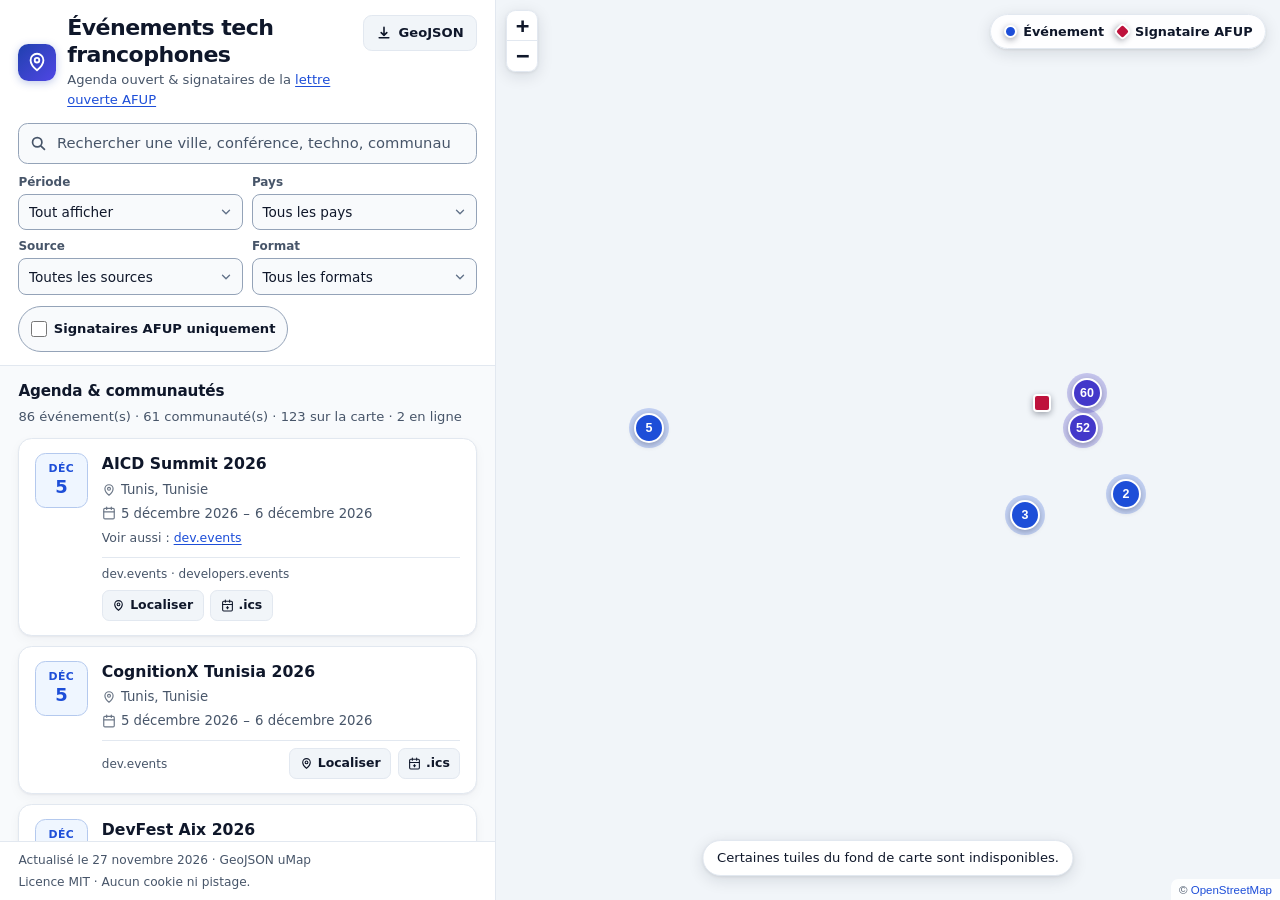
==== commit 231d8043: "Ajoute la collecte et le filtre des événements À la French (alafrench.org)" ====
--- a/public/index.html
+++ b/public/index.html
@@ -75,6 +75,7 @@
                 <select id="source" name="source">
                   <option value="">Toutes les sources</option>
                   <option value="afup_lettre_ouverte">Lettre ouverte AFUP</option>
+                  <option value="alafrench">À la French</option>
                   <option value="developers.events">developers.events</option>
                   <option value="dev.events">dev.events</option>
                   <option value="luma">Luma</option>
